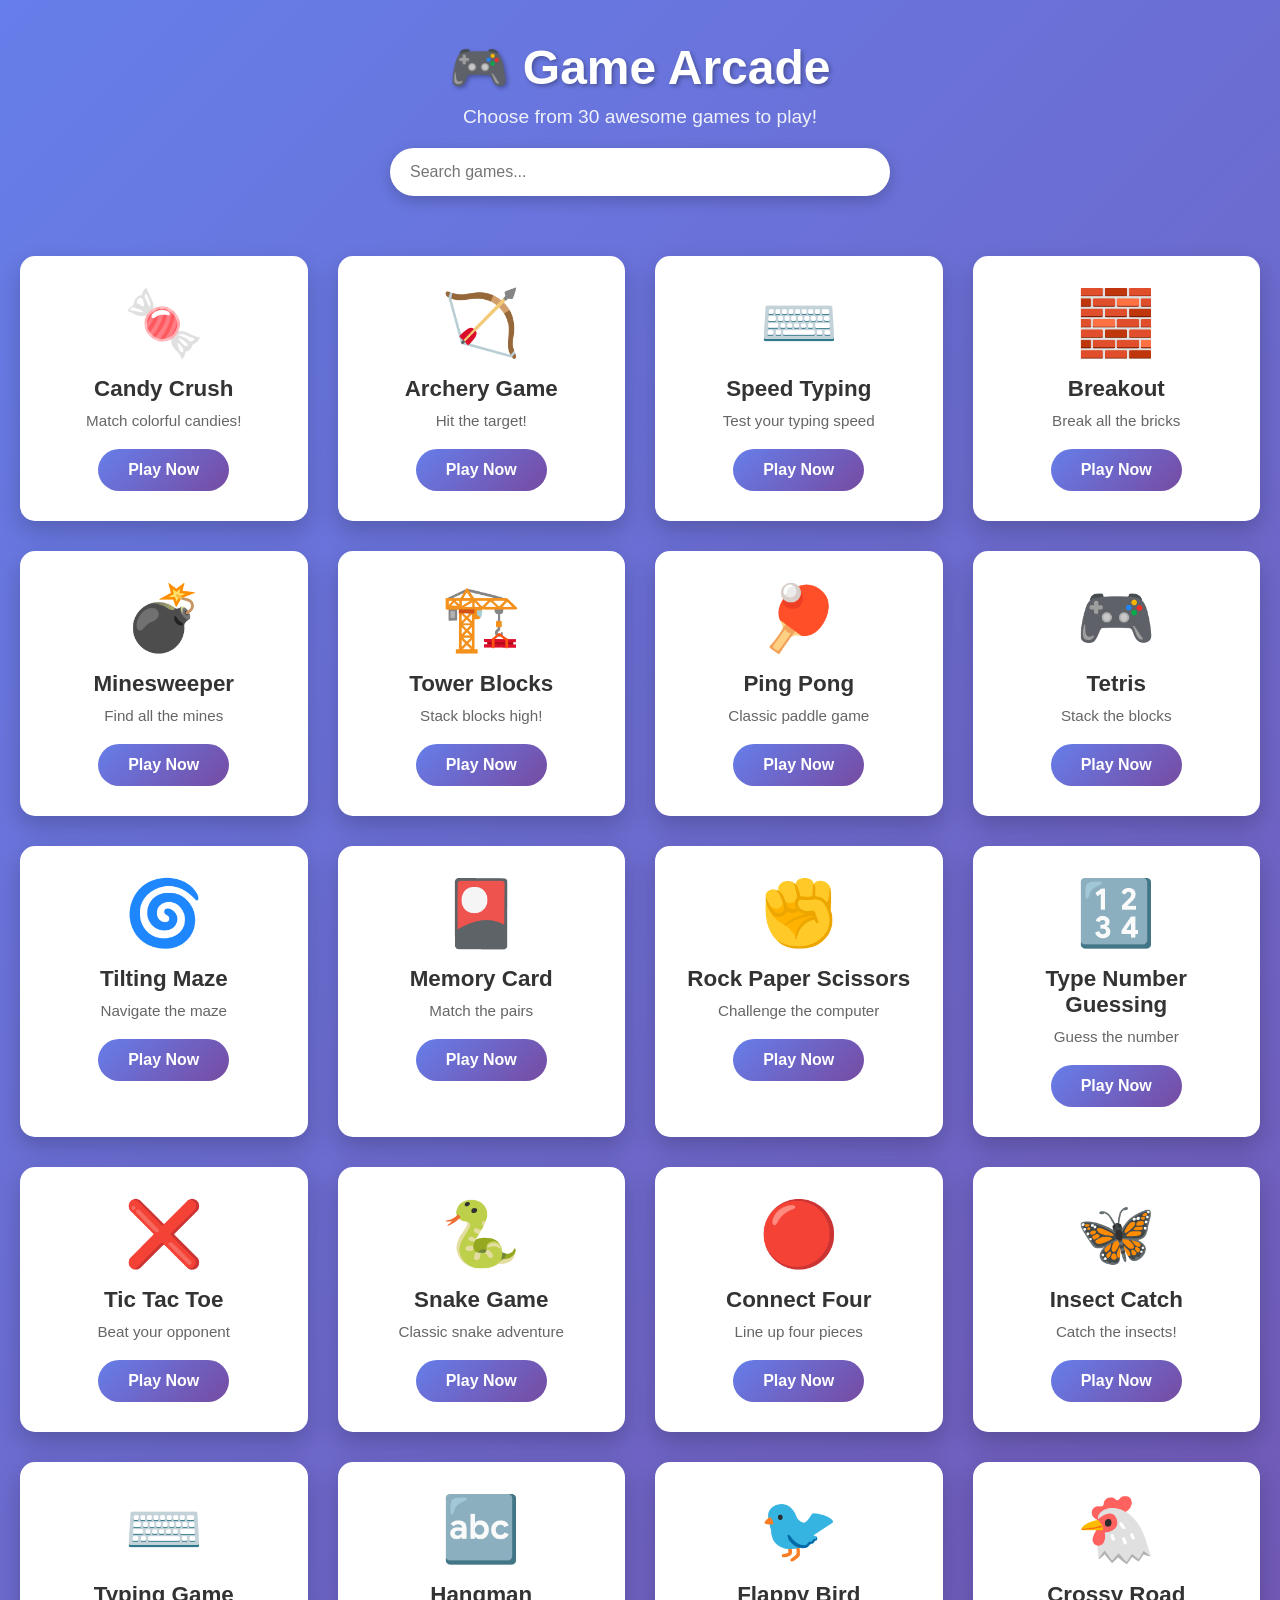
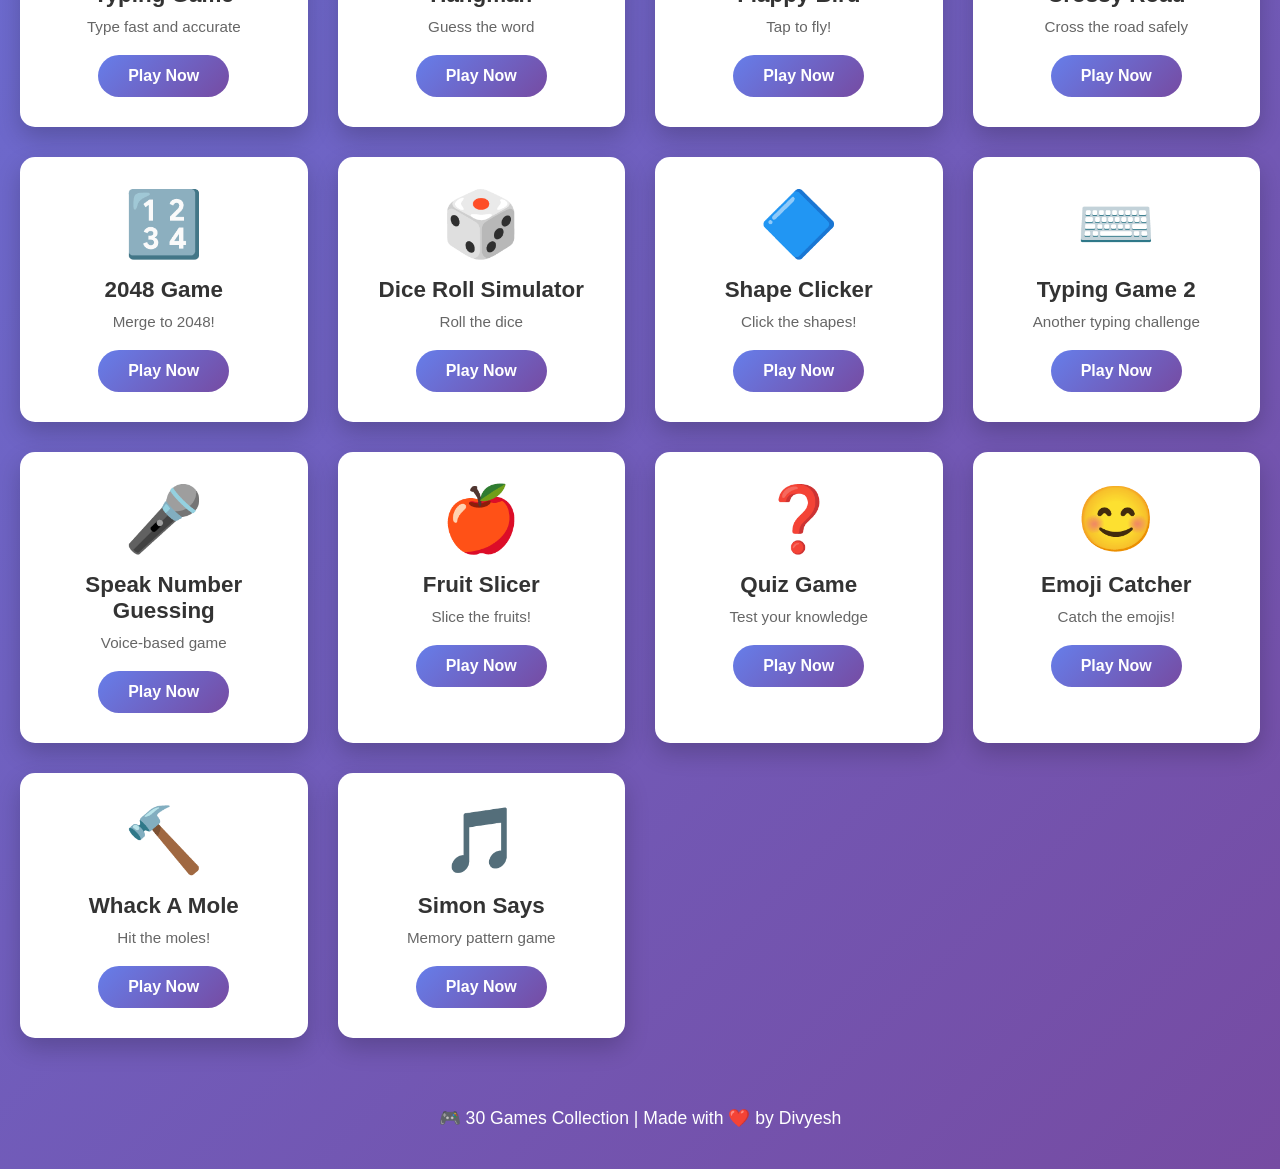
==== game/index.html @ 8134fccd "'done'" ====
<!DOCTYPE html>
<html lang="en">
<head>
    <meta charset="UTF-8">
    <meta name="viewport" content="width=device-width, initial-scale=1.0">
    <title>Game Arcade - 30 Games</title>
    <style>
        * { margin: 0; padding: 0; box-sizing: border-box; }
        body { font-family: 'Segoe UI', Tahoma, Geneva, Verdana, sans-serif; background: linear-gradient(135deg, #667eea 0%, #764ba2 100%); min-height: 100vh; padding: 20px; }
        .container { max-width: 1400px; margin: 0 auto; }
        header { text-align: center; color: white; margin-bottom: 40px; padding: 20px; }
        header h1 { font-size: 3rem; margin-bottom: 10px; text-shadow: 2px 2px 4px rgba(0,0,0,0.3); }
        header p { font-size: 1.2rem; opacity: 0.9; margin-bottom: 20px; }
        .search-box { max-width: 500px; margin: 0 auto; }
        .search-box input { width: 100%; padding: 15px 20px; border: none; border-radius: 50px; font-size: 16px; box-shadow: 0 5px 15px rgba(0,0,0,0.2); outline: none; transition: transform 0.3s; }
        .search-box input:focus { transform: scale(1.05); }
        .games-grid { display: grid; grid-template-columns: repeat(auto-fill, minmax(250px, 1fr)); gap: 30px; margin-bottom: 50px; }
        .game-card { background: white; border-radius: 15px; padding: 30px; text-align: center; box-shadow: 0 10px 25px rgba(0,0,0,0.2); transition: transform 0.3s, box-shadow 0.3s; cursor: pointer; }
        .game-card:hover { transform: translateY(-10px); box-shadow: 0 15px 35px rgba(0,0,0,0.3); }
        .game-icon { font-size: 4rem; margin-bottom: 15px; }
        .game-card h3 { font-size: 1.4rem; color: #333; margin-bottom: 10px; }
        .game-card p { color: #666; margin-bottom: 20px; font-size: 0.95rem; }
        .play-btn { display: inline-block; padding: 12px 30px; background: linear-gradient(135deg, #667eea 0%, #764ba2 100%); color: white; text-decoration: none; border-radius: 50px; font-weight: 600; transition: transform 0.2s, box-shadow 0.2s; }
        .play-btn:hover { transform: scale(1.05); box-shadow: 0 5px 15px rgba(102, 126, 234, 0.4); }
        footer { text-align: center; color: white; padding: 20px; font-size: 1.1rem; }
        @media (max-width: 768px) { header h1 { font-size: 2rem; } .games-grid { grid-template-columns: repeat(auto-fill, minmax(150px, 1fr)); gap: 20px; } .game-card { padding: 20px; } .game-icon { font-size: 3rem; } }
    </style>
</head>
<body>
    <div class="container">
        <header>
            <h1>🎮 Game Arcade</h1>
            <p>Choose from 30 awesome games to play!</p>
            <div class="search-box">
                <input type="text" id="searchInput" placeholder="Search games..." onkeyup="searchGames()">
            </div>
        </header>
        <div class="games-grid" id="gamesGrid">
            <div class="game-card" data-name="candy crush"><div class="game-icon">🍬</div><h3>Candy Crush</h3><p>Match colorful candies!</p><a href="01-Candy-Crush-Game/index.html" class="play-btn">Play Now</a></div>
            
            <div class="game-card" data-name="archery"><div class="game-icon">🏹</div><h3>Archery Game</h3><p>Hit the target!</p><a href="02-Archery-Game/index.html" class="play-btn">Play Now</a></div>
            
            <div class="game-card" data-name="speed typing"><div class="game-icon">⌨️</div><h3>Speed Typing</h3><p>Test your typing speed</p><a href="03-Speed-Typing-Game/index.html" class="play-btn">Play Now</a></div>
            
            <div class="game-card" data-name="breakout"><div class="game-icon">🧱</div><h3>Breakout</h3><p>Break all the bricks</p><a href="04-Breakout-Game/index.html" class="play-btn">Play Now</a></div>
            
            <div class="game-card" data-name="minesweeper"><div class="game-icon">💣</div><h3>Minesweeper</h3><p>Find all the mines</p><a href="05-Minesweeper-Game/index.html" class="play-btn">Play Now</a></div>
            
            <div class="game-card" data-name="tower blocks"><div class="game-icon">🏗️</div><h3>Tower Blocks</h3><p>Stack blocks high!</p><a href="06-Tower-Blocks/index.html" class="play-btn">Play Now</a></div>
            
            <div class="game-card" data-name="ping pong"><div class="game-icon">🏓</div><h3>Ping Pong</h3><p>Classic paddle game</p><a href="07-Ping-Pong-Game/index.html" class="play-btn">Play Now</a></div>
            
            <div class="game-card" data-name="tetris"><div class="game-icon">🎮</div><h3>Tetris</h3><p>Stack the blocks</p><a href="08-Tetris-Game/index.html" class="play-btn">Play Now</a></div>
            
            <div class="game-card" data-name="tilting maze"><div class="game-icon">🌀</div><h3>Tilting Maze</h3><p>Navigate the maze</p><a href="09-Tilting-Maze-Game/index.html" class="play-btn">Play Now</a></div>
            
            <div class="game-card" data-name="memory card"><div class="game-icon">🎴</div><h3>Memory Card</h3><p>Match the pairs</p><a href="10-Memory-Card-Game/index.html" class="play-btn">Play Now</a></div>
            
            <div class="game-card" data-name="rock paper scissors"><div class="game-icon">✊</div><h3>Rock Paper Scissors</h3><p>Challenge the computer</p><a href="11-Rock-Paper-Scissors/index.html" class="play-btn">Play Now</a></div>
            
            <div class="game-card" data-name="number guessing"><div class="game-icon">🔢</div><h3>Type Number Guessing</h3><p>Guess the number</p><a href="12-Type-Number-Guessing-Game/index.html" class="play-btn">Play Now</a></div>
            
            <div class="game-card" data-name="tic tac toe"><div class="game-icon">❌</div><h3>Tic Tac Toe</h3><p>Beat your opponent</p><a href="13-Tic-Tac-Toe/index.html" class="play-btn">Play Now</a></div>
            
            <div class="game-card" data-name="snake"><div class="game-icon">🐍</div><h3>Snake Game</h3><p>Classic snake adventure</p><a href="14-Snake-Game/index.html" class="play-btn">Play Now</a></div>
            
            <div class="game-card" data-name="connect four"><div class="game-icon">🔴</div><h3>Connect Four</h3><p>Line up four pieces</p><a href="15-Connect-Four-Game/index.html" class="play-btn">Play Now</a></div>
            
            <div class="game-card" data-name="insect catch"><div class="game-icon">🦋</div><h3>Insect Catch</h3><p>Catch the insects!</p><a href="16-Insect-Catch-Game/index.html" class="play-btn">Play Now</a></div>
            
            <div class="game-card" data-name="typing game"><div class="game-icon">⌨️</div><h3>Typing Game</h3><p>Type fast and accurate</p><a href="17-Typing-Game/index.html" class="play-btn">Play Now</a></div>
            
            <div class="game-card" data-name="hangman"><div class="game-icon">🔤</div><h3>Hangman</h3><p>Guess the word</p><a href="18-Hangman-Game/index.html" class="play-btn">Play Now</a></div>
            
            <div class="game-card" data-name="flappy bird"><div class="game-icon">🐦</div><h3>Flappy Bird</h3><p>Tap to fly!</p><a href="19-Flappy-Bird-Game/index.html" class="play-btn">Play Now</a></div>
            
            <div class="game-card" data-name="crossy road"><div class="game-icon">🐔</div><h3>Crossy Road</h3><p>Cross the road safely</p><a href="20-Crossy-Road-Game/index.html" class="play-btn">Play Now</a></div>
            
            <div class="game-card" data-name="2048"><div class="game-icon">🔢</div><h3>2048 Game</h3><p>Merge to 2048!</p><a href="21-2048-Game/index.html" class="play-btn">Play Now</a></div>
            
            <div class="game-card" data-name="dice roll"><div class="game-icon">🎲</div><h3>Dice Roll Simulator</h3><p>Roll the dice</p><a href="22-Dice-Roll-Simulator/index.html" class="play-btn">Play Now</a></div>
            
            <div class="game-card" data-name="shape clicker"><div class="game-icon">🔷</div><h3>Shape Clicker</h3><p>Click the shapes!</p><a href="23-Shape-Clicker-Game/index.html" class="play-btn">Play Now</a></div>
            
            <div class="game-card" data-name="typing"><div class="game-icon">⌨️</div><h3>Typing Game 2</h3><p>Another typing challenge</p><a href="24-Typing-Game/index.html" class="play-btn">Play Now</a></div>
            
            <div class="game-card" data-name="speak number"><div class="game-icon">🎤</div><h3>Speak Number Guessing</h3><p>Voice-based game</p><a href="25-Speak-Number-Guessing-Game/index.html" class="play-btn">Play Now</a></div>
            
            <div class="game-card" data-name="fruit slicer"><div class="game-icon">🍎</div><h3>Fruit Slicer</h3><p>Slice the fruits!</p><a href="26-Fruit-Slicer-Game/index.html" class="play-btn">Play Now</a></div>
            
            <div class="game-card" data-name="quiz"><div class="game-icon">❓</div><h3>Quiz Game</h3><p>Test your knowledge</p><a href="27-Quiz-Game/index.html" class="play-btn">Play Now</a></div>
            
            <div class="game-card" data-name="emoji catcher"><div class="game-icon">😊</div><h3>Emoji Catcher</h3><p>Catch the emojis!</p><a href="28-Emoji-Catcher-Game/index.html" class="play-btn">Play Now</a></div>
            
            <div class="game-card" data-name="whack a mole"><div class="game-icon">🔨</div><h3>Whack A Mole</h3><p>Hit the moles!</p><a href="29-Whack-A-Mole-Game/index.html" class="play-btn">Play Now</a></div>
            
            <div class="game-card" data-name="simon says"><div class="game-icon">🎵</div><h3>Simon Says</h3><p>Memory pattern game</p><a href="30-Simon-Says-Game/index.html" class="play-btn">Play Now</a></div>
        </div>
        <footer>
            <p>🎮 30 Games Collection | Made with ❤️ by Divyesh</p>
        </footer>
    </div>
    <script>
        function searchGames() {
            const input = document.getElementById('searchInput');
            const filter = input.value.toUpperCase();
            const cards = document.querySelectorAll('.game-card');
            cards.forEach(card => {
                const name = card.getAttribute('data-name');
                card.style.display = name.toUpperCase().indexOf(filter) > -1 ? '' : 'none';
            });
        }
        document.querySelectorAll('.game-card').forEach(card => {
            card.addEventListener('click', function(e) {
                if (e.target.className !== 'play-btn') {
                    this.querySelector('.play-btn').click();
                }
            });
        });
    </script>
</body>
</html>
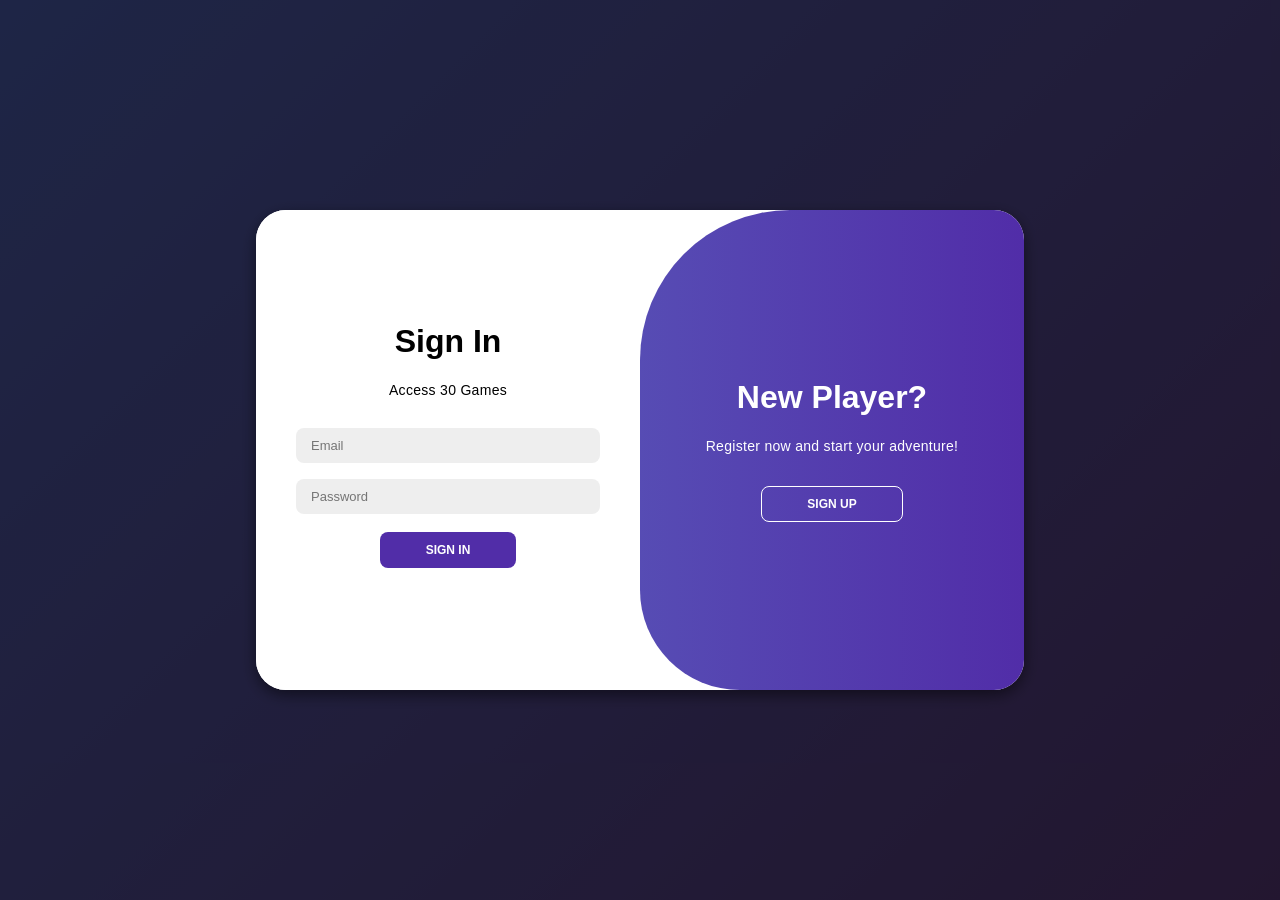
==== commit 9e473da4: "done" ====
--- a/game/index.html
+++ b/game/index.html
@@ -4,10 +4,13 @@
     <meta charset="UTF-8">
     <meta name="viewport" content="width=device-width, initial-scale=1.0">
     <title>Game Arcade - 30 Games</title>
+    <link rel="stylesheet" href="https://cdnjs.cloudflare.com/ajax/libs/font-awesome/6.4.2/css/all.min.css">
     <style>
+        /* [EXISTING CSS (OMITTED FOR BREVITY) - Keep your existing styles] */
+        @import url('https://fonts.googleapis.com/css2?family=Montserrat:wght@300;400;500;600;700&display=swap');
         * { margin: 0; padding: 0; box-sizing: border-box; }
         body { font-family: 'Segoe UI', Tahoma, Geneva, Verdana, sans-serif; background: linear-gradient(135deg, #667eea 0%, #764ba2 100%); min-height: 100vh; padding: 20px; }
-        .container { max-width: 1400px; margin: 0 auto; }
+        #app { max-width: 1400px; margin: 0 auto; }
         header { text-align: center; color: white; margin-bottom: 40px; padding: 20px; }
         header h1 { font-size: 3rem; margin-bottom: 10px; text-shadow: 2px 2px 4px rgba(0,0,0,0.3); }
         header p { font-size: 1.2rem; opacity: 0.9; margin-bottom: 20px; }
@@ -24,98 +27,311 @@
         .play-btn:hover { transform: scale(1.05); box-shadow: 0 5px 15px rgba(102, 126, 234, 0.4); }
         footer { text-align: center; color: white; padding: 20px; font-size: 1.1rem; }
         @media (max-width: 768px) { header h1 { font-size: 2rem; } .games-grid { grid-template-columns: repeat(auto-fill, minmax(150px, 1fr)); gap: 20px; } .game-card { padding: 20px; } .game-icon { font-size: 3rem; } }
+
+        /* --- NEW FILTER STYLES --- */
+        .filter-controls { 
+            text-align: center; 
+            margin-top: 30px; 
+            margin-bottom: 40px;
+        }
+        .filter-controls button {
+            background-color: rgba(255, 255, 255, 0.15);
+            color: white;
+            border: 1px solid rgba(255, 255, 255, 0.3);
+            padding: 8px 15px;
+            border-radius: 20px;
+            cursor: pointer;
+            font-weight: 600;
+            margin: 5px;
+            transition: background-color 0.3s, transform 0.1s;
+        }
+        .filter-controls button:hover, .filter-controls button.active {
+            background-color: white;
+            color: #764ba2;
+            transform: scale(1.05);
+            box-shadow: 0 0 10px rgba(255, 255, 255, 0.5);
+        }
+
+        /* [EXISTING AUTH STYLES (OMITTED FOR BREVITY) - Keep your existing styles] */
+        .auth-overlay {
+            position: fixed; top: 0; left: 0; right: 0; bottom: 0;
+            background-color: rgba(0, 0, 0, 0.7);
+            display: flex; align-items: center; justify-content: center; z-index: 9999;
+        }
+        .container { background-color: #fff; border-radius: 30px; box-shadow: 0 5px 15px rgba(0, 0, 0, 0.5); position: relative; overflow: hidden; width: 768px; max-width: 90%; min-height: 480px; }
+        .container p { font-size: 14px; line-height: 20px; letter-spacing: 0.3px; margin: 20px 0; }
+        .container span { font-size: 12px; }
+        .container button { background-color: #512da8; color: #fff; font-size: 12px; padding: 10px 45px; border: 1px solid transparent; border-radius: 8px; font-weight: 600; text-transform: uppercase; margin-top: 10px; cursor: pointer; }
+        .container button.hidden { background-color: transparent; border-color: #fff; }
+        .container form { background-color: #fff; display: flex; align-items: center; justify-content: center; flex-direction: column; padding: 0 40px; height: 100%; }
+        .container input { background-color: #eee; border: none; margin: 8px 0; padding: 10px 15px; font-size: 13px; border-radius: 8px; width: 100%; outline: none; }
+        .form-container { position: absolute; top: 0; height: 100%; transition: all 0.6s ease-in-out; }
+        .sign-in { left: 0; width: 50%; z-index: 2; }
+        .container.active .sign-in { transform: translateX(100%); }
+        .sign-up { left: 0; width: 50%; opacity: 0; z-index: 1; }
+        .container.active .sign-up { transform: translateX(100%); opacity: 1; z-index: 5; }
+        .toggle-container { position: absolute; top: 0; left: 50%; width: 50%; height: 100%; overflow: hidden; transition: all 0.6s ease-in-out; border-radius: 150px 0 0 100px; z-index: 1000; }
+        .container.active .toggle-container { transform: translateX(-100%); border-radius: 0 150px 100px 0; }
+        .toggle { background: linear-gradient(to right, #5c6bc0, #512da8); color: #fff; position: relative; left: -100%; height: 100%; width: 200%; transform: translateX(0); transition: all 0.6s ease-in-out; }
+        .container.active .toggle { transform: translateX(50%); }
+        .toggle-panel { position: absolute; width: 50%; height: 100%; display: flex; align-items: center; justify-content: center; flex-direction: column; padding: 0 30px; text-align: center; top: 0; transition: all 0.6s ease-in-out; }
+        .toggle-left { transform: translateX(-200%); }
+        .container.active .toggle-left { transform: translateX(0); }
+        .toggle-right { right: 0; transform: translateX(0); }
+        .container.active .toggle-right { transform: translateX(200%); }
     </style>
 </head>
-<body>
-    <div class="container">
+<body onload="checkLoginState()">
+
+    <div class="auth-overlay" id="authOverlay">
+        <div class="container" id="authContainer">
+            
+            <div class="form-container sign-up">
+                <form id="registerForm">
+                    <h1>Create Account</h1>
+                    <p>Join the Arcade!</p>
+                    <input type="text" id="regName" placeholder="Name" required>
+                    <input type="email" id="regEmail" placeholder="Email" required>
+                    <input type="password" id="regPass" placeholder="Password" required>
+                    <button type="submit">Sign Up</button>
+                    <div id="regMessage" style="color:red; margin-top: 10px;"></div>
+                </form>
+            </div>
+
+            <div class="form-container sign-in">
+                <form id="loginForm">
+                    <h1>Sign In</h1>
+                    <p>Access 30 Games</p>
+                    <input type="email" id="loginEmail" placeholder="Email" required>
+                    <input type="password" id="loginPass" placeholder="Password" required>
+                    <button type="submit">Sign In</button>
+                    <div id="loginMessage" style="color:red; margin-top: 10px;"></div>
+                </form>
+            </div>
+
+            <div class="toggle-container">
+                <div class="toggle">
+                    <div class="toggle-panel toggle-left">
+                        <h1>Welcome Back!</h1>
+                        <p>Sign in to play your favorite games.</p>
+                        <button class="hidden" id="loginToggle">Sign In</button>
+                    </div>
+                    <div class="toggle-panel toggle-right">
+                        <h1>New Player?</h1>
+                        <p>Register now and start your adventure!</p>
+                        <button class="hidden" id="registerToggle">Sign Up</button>
+                    </div>
+                </div>
+            </div>
+        </div>
+    </div>
+    
+    <div id="app" style="display: none;">
         <header>
             <h1>🎮 Game Arcade</h1>
-            <p>Choose from 30 awesome games to play!</p>
+            <p id="welcomeUser">Welcome, Guest! Choose from 30 awesome games to play!</p>
             <div class="search-box">
-                <input type="text" id="searchInput" placeholder="Search games..." onkeyup="searchGames()">
-            </div>
+                <input type="text" id="searchInput" placeholder="Search games..." onkeyup="searchGames(this.value)">
+            </div>
+            
+            <div class="filter-controls" id="filterButtons">
+                </div>
+            
+            <button onclick="logout()" style="position: absolute; top: 30px; right: 30px; padding: 10px 20px; background-color: #c93434;">Logout</button>
         </header>
         <div class="games-grid" id="gamesGrid">
-            <div class="game-card" data-name="candy crush"><div class="game-icon">🍬</div><h3>Candy Crush</h3><p>Match colorful candies!</p><a href="01-Candy-Crush-Game/index.html" class="play-btn">Play Now</a></div>
-            
-            <div class="game-card" data-name="archery"><div class="game-icon">🏹</div><h3>Archery Game</h3><p>Hit the target!</p><a href="02-Archery-Game/index.html" class="play-btn">Play Now</a></div>
-            
-            <div class="game-card" data-name="speed typing"><div class="game-icon">⌨️</div><h3>Speed Typing</h3><p>Test your typing speed</p><a href="03-Speed-Typing-Game/index.html" class="play-btn">Play Now</a></div>
-            
-            <div class="game-card" data-name="breakout"><div class="game-icon">🧱</div><h3>Breakout</h3><p>Break all the bricks</p><a href="04-Breakout-Game/index.html" class="play-btn">Play Now</a></div>
-            
-            <div class="game-card" data-name="minesweeper"><div class="game-icon">💣</div><h3>Minesweeper</h3><p>Find all the mines</p><a href="05-Minesweeper-Game/index.html" class="play-btn">Play Now</a></div>
-            
-            <div class="game-card" data-name="tower blocks"><div class="game-icon">🏗️</div><h3>Tower Blocks</h3><p>Stack blocks high!</p><a href="06-Tower-Blocks/index.html" class="play-btn">Play Now</a></div>
-            
-            <div class="game-card" data-name="ping pong"><div class="game-icon">🏓</div><h3>Ping Pong</h3><p>Classic paddle game</p><a href="07-Ping-Pong-Game/index.html" class="play-btn">Play Now</a></div>
-            
-            <div class="game-card" data-name="tetris"><div class="game-icon">🎮</div><h3>Tetris</h3><p>Stack the blocks</p><a href="08-Tetris-Game/index.html" class="play-btn">Play Now</a></div>
-            
-            <div class="game-card" data-name="tilting maze"><div class="game-icon">🌀</div><h3>Tilting Maze</h3><p>Navigate the maze</p><a href="09-Tilting-Maze-Game/index.html" class="play-btn">Play Now</a></div>
-            
-            <div class="game-card" data-name="memory card"><div class="game-icon">🎴</div><h3>Memory Card</h3><p>Match the pairs</p><a href="10-Memory-Card-Game/index.html" class="play-btn">Play Now</a></div>
-            
-            <div class="game-card" data-name="rock paper scissors"><div class="game-icon">✊</div><h3>Rock Paper Scissors</h3><p>Challenge the computer</p><a href="11-Rock-Paper-Scissors/index.html" class="play-btn">Play Now</a></div>
-            
-            <div class="game-card" data-name="number guessing"><div class="game-icon">🔢</div><h3>Type Number Guessing</h3><p>Guess the number</p><a href="12-Type-Number-Guessing-Game/index.html" class="play-btn">Play Now</a></div>
-            
-            <div class="game-card" data-name="tic tac toe"><div class="game-icon">❌</div><h3>Tic Tac Toe</h3><p>Beat your opponent</p><a href="13-Tic-Tac-Toe/index.html" class="play-btn">Play Now</a></div>
-            
-            <div class="game-card" data-name="snake"><div class="game-icon">🐍</div><h3>Snake Game</h3><p>Classic snake adventure</p><a href="14-Snake-Game/index.html" class="play-btn">Play Now</a></div>
-            
-            <div class="game-card" data-name="connect four"><div class="game-icon">🔴</div><h3>Connect Four</h3><p>Line up four pieces</p><a href="15-Connect-Four-Game/index.html" class="play-btn">Play Now</a></div>
-            
-            <div class="game-card" data-name="insect catch"><div class="game-icon">🦋</div><h3>Insect Catch</h3><p>Catch the insects!</p><a href="16-Insect-Catch-Game/index.html" class="play-btn">Play Now</a></div>
-            
-            <div class="game-card" data-name="typing game"><div class="game-icon">⌨️</div><h3>Typing Game</h3><p>Type fast and accurate</p><a href="17-Typing-Game/index.html" class="play-btn">Play Now</a></div>
-            
-            <div class="game-card" data-name="hangman"><div class="game-icon">🔤</div><h3>Hangman</h3><p>Guess the word</p><a href="18-Hangman-Game/index.html" class="play-btn">Play Now</a></div>
-            
-            <div class="game-card" data-name="flappy bird"><div class="game-icon">🐦</div><h3>Flappy Bird</h3><p>Tap to fly!</p><a href="19-Flappy-Bird-Game/index.html" class="play-btn">Play Now</a></div>
-            
-            <div class="game-card" data-name="crossy road"><div class="game-icon">🐔</div><h3>Crossy Road</h3><p>Cross the road safely</p><a href="20-Crossy-Road-Game/index.html" class="play-btn">Play Now</a></div>
-            
-            <div class="game-card" data-name="2048"><div class="game-icon">🔢</div><h3>2048 Game</h3><p>Merge to 2048!</p><a href="21-2048-Game/index.html" class="play-btn">Play Now</a></div>
-            
-            <div class="game-card" data-name="dice roll"><div class="game-icon">🎲</div><h3>Dice Roll Simulator</h3><p>Roll the dice</p><a href="22-Dice-Roll-Simulator/index.html" class="play-btn">Play Now</a></div>
-            
-            <div class="game-card" data-name="shape clicker"><div class="game-icon">🔷</div><h3>Shape Clicker</h3><p>Click the shapes!</p><a href="23-Shape-Clicker-Game/index.html" class="play-btn">Play Now</a></div>
-            
-            <div class="game-card" data-name="typing"><div class="game-icon">⌨️</div><h3>Typing Game 2</h3><p>Another typing challenge</p><a href="24-Typing-Game/index.html" class="play-btn">Play Now</a></div>
-            
-            <div class="game-card" data-name="speak number"><div class="game-icon">🎤</div><h3>Speak Number Guessing</h3><p>Voice-based game</p><a href="25-Speak-Number-Guessing-Game/index.html" class="play-btn">Play Now</a></div>
-            
-            <div class="game-card" data-name="fruit slicer"><div class="game-icon">🍎</div><h3>Fruit Slicer</h3><p>Slice the fruits!</p><a href="26-Fruit-Slicer-Game/index.html" class="play-btn">Play Now</a></div>
-            
-            <div class="game-card" data-name="quiz"><div class="game-icon">❓</div><h3>Quiz Game</h3><p>Test your knowledge</p><a href="27-Quiz-Game/index.html" class="play-btn">Play Now</a></div>
-            
-            <div class="game-card" data-name="emoji catcher"><div class="game-icon">😊</div><h3>Emoji Catcher</h3><p>Catch the emojis!</p><a href="28-Emoji-Catcher-Game/index.html" class="play-btn">Play Now</a></div>
-            
-            <div class="game-card" data-name="whack a mole"><div class="game-icon">🔨</div><h3>Whack A Mole</h3><p>Hit the moles!</p><a href="29-Whack-A-Mole-Game/index.html" class="play-btn">Play Now</a></div>
-            
-            <div class="game-card" data-name="simon says"><div class="game-icon">🎵</div><h3>Simon Says</h3><p>Memory pattern game</p><a href="30-Simon-Says-Game/index.html" class="play-btn">Play Now</a></div>
-        </div>
+            </div>
         <footer>
             <p>🎮 30 Games Collection | Made with ❤️ by Divyesh</p>
         </footer>
     </div>
+    
     <script>
-        function searchGames() {
-            const input = document.getElementById('searchInput');
-            const filter = input.value.toUpperCase();
-            const cards = document.querySelectorAll('.game-card');
-            cards.forEach(card => {
-                const name = card.getAttribute('data-name');
-                card.style.display = name.toUpperCase().indexOf(filter) > -1 ? '' : 'none';
+        // --- AUTHENTICATION STATE & MOCK DATABASE ---
+        const USER_KEY = 'arcade_users';
+        const STATE_KEY = 'arcade_logged_in';
+        
+        const getStoredUsers = () => JSON.parse(localStorage.getItem(USER_KEY)) || [];
+        const setStoredUsers = (users) => localStorage.setItem(USER_KEY, JSON.stringify(users));
+
+        // --- GAME LIST (UPDATED WITH CATEGORY) ---
+        const gameList = [
+            { id: 1, name: "Candy Crush", icon: "🍬", description: "Match colorful candies!", path: "01-Candy-Crush-Game/index.html", category: "Puzzle" },
+            { id: 2, name: "Archery Game", icon: "🏹", description: "Hit the target!", path: "02-Archery-Game/index.html", category: "Action" },
+            { id: 3, name: "Speed Typing", icon: "⌨️", description: "Test your typing speed", path: "03-Speed-Typing-Game/index.html", category: "Typing" },
+            { id: 4, name: "Breakout", icon: "🧱", description: "Break all the bricks", path: "04-Breakout-Game/index.html", category: "Arcade" },
+            { id: 5, name: "Minesweeper", icon: "💣", description: "Find all the mines", path: "05-Minesweeper-Game/index.html", category: "Puzzle" },
+            { id: 6, name: "Tower Blocks", icon: "🏗️", description: "Stack blocks high!", path: "06-Tower-Blocks/index.html", category: "Puzzle" },
+            { id: 7, name: "Ping Pong", icon: "🏓", description: "Classic paddle game", path: "07-Ping-Pong-Game/index.html", category: "Arcade" },
+            { id: 8, name: "Tetris", icon: "🎮", description: "Stack the blocks", path: "08-Tetris-Game/index.html", category: "Puzzle" },
+            { id: 9, name: "Tilting Maze", icon: "🌀", description: "Navigate the maze", path: "09-Tilting-Maze-Game/index.html", category: "Logic" },
+            { id: 10, name: "Memory Card", icon: "🎴", description: "Match the pairs", path: "10-Memory-Card-Game/index.html", category: "Puzzle" },
+            { id: 11, name: "Rock Paper Scissors", icon: "✊", description: "Challenge the computer", path: "11-Rock-Paper-Scissors/index.html", category: "Logic" },
+            { id: 12, name: "Number Guessing", icon: "🔢", description: "Guess the number", path: "12-Type-Number-Guessing-Game/index.html", category: "Logic" },
+            { id: 13, name: "Tic Tac Toe", icon: "❌", description: "Beat your opponent", path: "13-Tic-Tac-Toe/index.html", category: "Logic" },
+            { id: 14, name: "Snake Game", icon: "🐍", description: "Classic snake adventure", path: "14-Snake-Game/index.html", category: "Arcade" },
+            { id: 15, name: "Connect Four", icon: "🔴", description: "Line up four pieces", path: "15-Connect-Four-Game/index.html", category: "Logic" },
+            { id: 16, name: "Insect Catch", icon: "🦋", description: "Catch the insects!", path: "16-Insect-Catch-Game/index.html", category: "Action" },
+            { id: 17, name: "Typing Game", icon: "⌨️", description: "Type fast and accurate", path: "17-Typing-Game/index.html", category: "Typing" },
+            { id: 18, name: "Hangman", icon: "🔤", description: "Guess the word", path: "18-Hangman-Game/index.html", category: "Puzzle" },
+            { id: 19, name: "Flappy Bird", icon: "🐦", description: "Tap to fly!", path: "19-Flappy-Bird-Game/index.html", category: "Arcade" },
+            { id: 20, name: "Crossy Road", icon: "🐔", description: "Cross the road safely", path: "20-Crossy-Road-Game/index.html", category: "Arcade" },
+            { id: 21, name: "2048 Game", icon: "🔢", description: "Merge to 2048!", path: "21-2048-Game/index.html", category: "Puzzle" },
+            { id: 22, name: "Dice Roll Simulator", icon: "🎲", description: "Roll the dice", path: "22-Dice-Roll-Simulator/index.html", category: "Logic" },
+            { id: 23, name: "Shape Clicker", icon: "🔷", description: "Click the shapes!", path: "23-Shape-Clicker-Game/index.html", category: "Action" },
+            { id: 24, name: "Typing Game 2", icon: "⌨️", description: "Another typing challenge", path: "24-Typing-Game/index.html", category: "Typing" },
+            { id: 25, name: "Speak Number Guessing", icon: "🎤", description: "Voice-based game", path: "25-Speak-Number-Guessing-Game/index.html", category: "Logic" },
+            { id: 26, name: "Fruit Slicer", icon: "🍎", description: "Slice the fruits!", path: "26-Fruit-Slicer-Game/index.html", category: "Action" },
+            { id: 27, name: "Quiz Game", icon: "❓", description: "Test your knowledge", path: "27-Quiz-Game/index.html", category: "Logic" },
+            { id: 28, name: "Emoji Catcher", icon: "😊", description: "Catch the emojis!", path: "28-Emoji-Catcher-Game/index.html", category: "Action" },
+            { id: 29, name: "Whack A Mole", icon: "🔨", description: "Hit the moles!", path: "29-Whack-A-Mole-Game/index.html", category: "Action" },
+            { id: 30, name: "Simon Says", icon: "🎵", description: "Memory pattern game", path: "30-Simon-Says-Game/index.html", category: "Puzzle" },
+        ];
+        
+        // Extract all unique categories
+        const categories = [...new Set(gameList.map(game => game.category))];
+
+        // --- GAME ARCADE RENDERING FUNCTIONS ---
+        const gamesGrid = document.getElementById('gamesGrid');
+
+        function createGameCardHTML(game) {
+            // Using Template Literals for cleaner HTML generation
+            return `
+                <div class="game-card" data-name="${game.name}" data-category="${game.category}">
+                    <div class="game-icon">${game.icon}</div>
+                    <h3>${game.name}</h3>
+                    <p>${game.description}</p>
+                    <a href="${game.path}" class="play-btn">Play Now</a>
+                </div>
+            `;
+        }
+
+        // Consolidated function for loading and filtering
+        function loadGames(filterCategory = 'All') {
+            gamesGrid.innerHTML = '';
+            
+            const filteredList = (filterCategory === 'All') 
+                ? gameList 
+                : gameList.filter(game => game.category === filterCategory);
+
+            filteredList.forEach(game => { gamesGrid.innerHTML += createGameCardHTML(game); });
+            
+            // Re-apply click listeners
+            document.querySelectorAll('.game-card').forEach(card => {
+                card.addEventListener('click', function(e) {
+                    if (e.target.className !== 'play-btn') {
+                        this.querySelector('.play-btn').click();
+                    }
+                });
             });
-        }
-        document.querySelectorAll('.game-card').forEach(card => {
-            card.addEventListener('click', function(e) {
-                if (e.target.className !== 'play-btn') {
-                    this.querySelector('.play-btn').click();
+            
+            // Highlight the active filter button
+            document.querySelectorAll('#filterButtons button').forEach(btn => {
+                btn.classList.remove('active');
+                if (btn.innerText === filterCategory || (filterCategory === 'All' && btn.innerText === 'All')) {
+                    btn.classList.add('active');
                 }
             });
+        }
+        
+        // NEW FUNCTION: Renders filter buttons
+        function renderFilterButtons() {
+            const container = document.getElementById('filterButtons');
+            // Add 'All' button first
+            let html = `<button class="active" onclick="loadGames('All')">All</button>`;
+            
+            categories.forEach(category => {
+                html += `<button onclick="loadGames('${category}')">${category}</button>`;
+            });
+            container.innerHTML = html;
+        }
+
+        // Updated Search Function (Now uses the category filter system)
+        function searchGames(searchTerm) {
+            const filter = searchTerm.toUpperCase();
+            
+            const filteredList = gameList.filter(game => 
+                game.name.toUpperCase().includes(filter) || 
+                game.description.toUpperCase().includes(filter)
+            );
+
+            gamesGrid.innerHTML = '';
+            filteredList.forEach(game => { gamesGrid.innerHTML += createGameCardHTML(game); });
+            
+            // Disable active filter button when searching
+            document.querySelectorAll('#filterButtons button').forEach(btn => btn.classList.remove('active'));
+        }
+        
+        // --- AUTHENTICATION FUNCTIONS (Existing) ---
+        const authContainer = document.getElementById('authContainer');
+        const authOverlay = document.getElementById('authOverlay');
+        const appContent = document.getElementById('app');
+        
+        function checkLoginState() {
+            const user = localStorage.getItem(STATE_KEY);
+            if (user) {
+                // User is logged in
+                renderFilterButtons(); // RENDER FILTERS ON LOGIN
+                loadGames('All');
+                appContent.style.display = 'block';
+                authOverlay.style.display = 'none';
+                document.getElementById('welcomeUser').innerText = `Welcome, ${user}! Choose from 30 awesome games to play!`;
+            } else {
+                // User is not logged in
+                appContent.style.display = 'none';
+                authOverlay.style.display = 'flex';
+            }
+        }
+
+        function logout() {
+            localStorage.removeItem(STATE_KEY);
+            alert("You have been logged out.");
+            checkLoginState();
+        }
+        
+        document.getElementById('registerToggle').addEventListener('click', () => { authContainer.classList.add("active"); });
+        document.getElementById('loginToggle').addEventListener('click', () => { authContainer.classList.remove("active"); });
+
+        document.getElementById('registerForm').addEventListener('submit', (e) => {
+            e.preventDefault();
+            const name = document.getElementById('regName').value;
+            const email = document.getElementById('regEmail').value;
+            const password = document.getElementById('regPass').value;
+            const messageDiv = document.getElementById('regMessage');
+
+            let users = getStoredUsers();
+            if (users.some(u => u.email === email)) {
+                messageDiv.innerText = 'Error: Account already exists.';
+                return;
+            }
+
+            users.push({ name, email, password });
+            setStoredUsers(users);
+            messageDiv.style.color = 'green';
+            messageDiv.innerText = 'Registration successful! Please Sign In.';
+            authContainer.classList.remove("active"); 
+        });
+
+        document.getElementById('loginForm').addEventListener('submit', (e) => {
+            e.preventDefault();
+            const email = document.getElementById('loginEmail').value;
+            const password = document.getElementById('loginPass').value;
+            const messageDiv = document.getElementById('loginMessage');
+            
+            const users = getStoredUsers();
+            const user = users.find(u => u.email === email && u.password === password);
+
+            if (user) {
+                localStorage.setItem(STATE_KEY, user.name);
+                messageDiv.style.color = 'green';
+                messageDiv.innerText = 'Success! Loading arcade...';
+                
+                setTimeout(() => { checkLoginState(); }, 500);
+
+            } else {
+                messageDiv.style.color = 'red';
+                messageDiv.innerText = 'Invalid email or password.';
+            }
         });
     </script>
 </body>
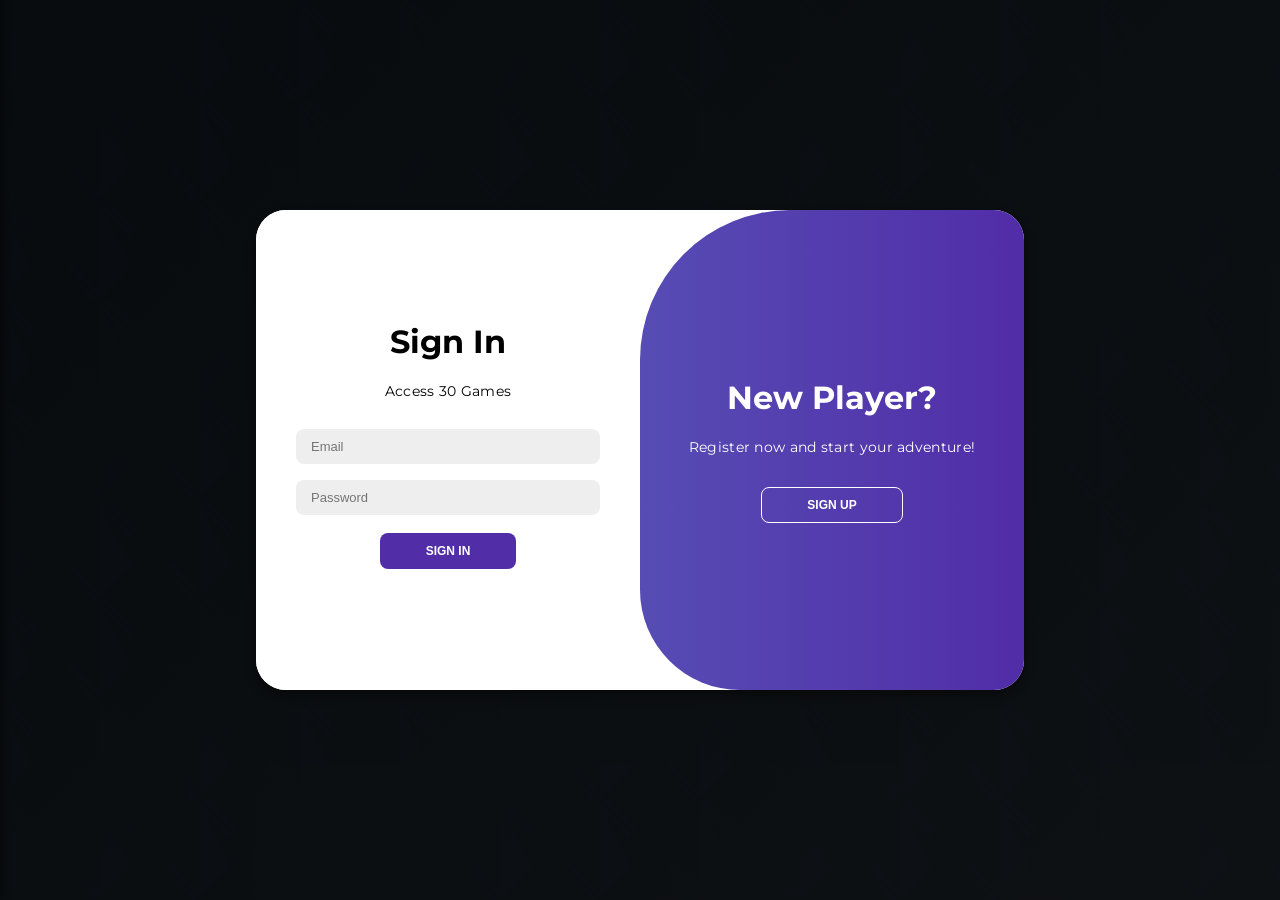
==== commit 1d73937e: "Update print statement from 'Hello' to 'Goodbye'" ====
--- a/game/index.html
+++ b/game/index.html
@@ -3,61 +3,429 @@
 <head>
     <meta charset="UTF-8">
     <meta name="viewport" content="width=device-width, initial-scale=1.0">
-    <title>Game Arcade - 30 Games</title>
-    <link rel="stylesheet" href="https://cdnjs.cloudflare.com/ajax/libs/font-awesome/6.4.2/css/all.min.css">
+    <title>Arcade Supreme | Dynamic Gaming Platform</title>
+    <link rel="stylesheet" href="https://cdnjs.cloudflare.com/ajax/libs/font-awesome/6.4.2/css/all.min.css" 
+            integrity="sha512-z3gLpd7yknf1YoNbCzqRKc4qyor8gaKU1qmn+CShxbuBusANI9QpRohGBreCFkKx3K9R/TjWfX2tW3bK7+Y+tA==" 
+            crossorigin="anonymous" referrerpolicy="no-referrer" />
+    
     <style>
-        /* [EXISTING CSS (OMITTED FOR BREVITY) - Keep your existing styles] */
-        @import url('https://fonts.googleapis.com/css2?family=Montserrat:wght@300;400;500;600;700&display=swap');
-        * { margin: 0; padding: 0; box-sizing: border-box; }
-        body { font-family: 'Segoe UI', Tahoma, Geneva, Verdana, sans-serif; background: linear-gradient(135deg, #667eea 0%, #764ba2 100%); min-height: 100vh; padding: 20px; }
-        #app { max-width: 1400px; margin: 0 auto; }
-        header { text-align: center; color: white; margin-bottom: 40px; padding: 20px; }
-        header h1 { font-size: 3rem; margin-bottom: 10px; text-shadow: 2px 2px 4px rgba(0,0,0,0.3); }
-        header p { font-size: 1.2rem; opacity: 0.9; margin-bottom: 20px; }
-        .search-box { max-width: 500px; margin: 0 auto; }
-        .search-box input { width: 100%; padding: 15px 20px; border: none; border-radius: 50px; font-size: 16px; box-shadow: 0 5px 15px rgba(0,0,0,0.2); outline: none; transition: transform 0.3s; }
-        .search-box input:focus { transform: scale(1.05); }
-        .games-grid { display: grid; grid-template-columns: repeat(auto-fill, minmax(250px, 1fr)); gap: 30px; margin-bottom: 50px; }
-        .game-card { background: white; border-radius: 15px; padding: 30px; text-align: center; box-shadow: 0 10px 25px rgba(0,0,0,0.2); transition: transform 0.3s, box-shadow 0.3s; cursor: pointer; }
-        .game-card:hover { transform: translateY(-10px); box-shadow: 0 15px 35px rgba(0,0,0,0.3); }
-        .game-icon { font-size: 4rem; margin-bottom: 15px; }
-        .game-card h3 { font-size: 1.4rem; color: #333; margin-bottom: 10px; }
-        .game-card p { color: #666; margin-bottom: 20px; font-size: 0.95rem; }
-        .play-btn { display: inline-block; padding: 12px 30px; background: linear-gradient(135deg, #667eea 0%, #764ba2 100%); color: white; text-decoration: none; border-radius: 50px; font-weight: 600; transition: transform 0.2s, box-shadow 0.2s; }
-        .play-btn:hover { transform: scale(1.05); box-shadow: 0 5px 15px rgba(102, 126, 234, 0.4); }
-        footer { text-align: center; color: white; padding: 20px; font-size: 1.1rem; }
-        @media (max-width: 768px) { header h1 { font-size: 2rem; } .games-grid { grid-template-columns: repeat(auto-fill, minmax(150px, 1fr)); gap: 20px; } .game-card { padding: 20px; } .game-icon { font-size: 3rem; } }
-
-        /* --- NEW FILTER STYLES --- */
+        /* Import Google Font */
+        @import url('https://fonts.googleapis.com/css2?family=Montserrat:wght@300;400;500;600;700;800&display=swap');
+
+        /* --- DYNAMIC LIGHTING / GLOW EFFECT --- */
+        @keyframes pulse-glow {
+            0% { box-shadow: 0 0 5px var(--glow-color), 0 0 0 rgba(255, 255, 255, 0); }
+            50% { box-shadow: 0 0 10px var(--glow-color), 0 0 15px rgba(255, 255, 255, 0.4); }
+            100% { box-shadow: 0 0 5px var(--glow-color), 0 0 0 rgba(255, 255, 255, 0); }
+        }
+
+        /* --- CSS VARIABLES FOR THEME --- */
+        :root {
+            /* Light Theme Defaults (Gaming Aesthetic) */
+            --body-background-image: url('data:image/svg+xml;utf8,<svg xmlns="http://www.w3.org/2000/svg" width="100" height="100" viewBox="0 0 100 100"><path fill="%238892B0" fill-opacity="0.1" d="M100 97.2L68.7 65.9c.7-.9 1.4-1.8 2.1-2.8l27.1 27.1L100 97.2zM0 2.8L31.3 34.1c-.7.9-1.4 1.8-2.1 2.8L1.7 9.8 0 2.8zM2.8 0L34.1 31.3c.9-.7 1.8-1.4 2.8-2.1L9.8 1.7 2.8 0zM97.2 100L65.9 68.7c.9.7 1.8 1.4 2.8 2.1L90.2 98.3 97.2 100zM0 97.2L31.3 65.9c-.7-.9-1.4-1.8-2.1-2.8L1.7 9.8 0 2.8z" /></svg>'); 
+            --background-overlay: linear-gradient(135deg, rgba(30, 40, 50, 0.9) 0%, rgba(50, 60, 70, 0.9) 100%);
+            --header-text-color: white;
+            --card-background: rgba(255, 255, 255, 0.95);
+            --card-text-color: #333;
+            --card-desc-color: #666;
+            --search-background: rgba(255, 255, 255, 0.9);
+            --search-shadow: rgba(0,0,0,0.3);
+            --filter-bg: rgba(255, 255, 255, 0.2);
+            --filter-border: rgba(255, 255, 255, 0.4);
+            --filter-hover-bg: rgba(255, 255, 255, 0.9);
+            --filter-hover-color: #764ba2;
+            --transition-speed: 0.3s;
+            --play-button-bg: linear-gradient(135deg, #667eea 0%, #764ba2 100%);
+            --sidebar-background: #fff;
+            --sidebar-text: #333;
+            --sidebar-border: #eee;
+            --glow-color: #667eea; /* Light blue glow */
+            --profile-bg: #8c9eff;
+        }
+
+        .dark-mode {
+            /* Dark Theme Overrides */
+            --body-background-image: url('data:image/svg+xml;utf8,<svg xmlns="http://www.w3.org/2000/svg" width="100" height="100" viewBox="0 0 100 100"><path fill="%234A5568" fill-opacity="0.15" d="M100 97.2L68.7 65.9c.7-.9 1.4-1.8 2.1-2.8l27.1 27.1L100 97.2zM0 2.8L31.3 34.1c-.7.9-1.4 1.8-2.1 2.8L1.7 9.8 0 2.8zM2.8 0L34.1 31.3c.9-.7 1.8-1.4 2.8-2.1L9.8 1.7 2.8 0zM97.2 100L65.9 68.7c.9.7 1.8 1.4 2.8 2.1L90.2 98.3 97.2 100zM0 97.2L31.3 65.9c-.7-.9-1.4-1.8-2.1-2.8L1.7 9.8 0 2.8z" /></svg>');
+            --background-overlay: linear-gradient(135deg, rgba(15, 20, 25, 0.95) 0%, rgba(25, 30, 35, 0.95) 100%);
+            --header-text-color: #e0e0e0;
+            --card-background: #2c3648;
+            --card-text-color: #e0e0e0;
+            --card-desc-color: #a0a8b4;
+            --search-background: #1f2838;
+            --search-shadow: rgba(0,0,0,0.6);
+            --filter-bg: rgba(44, 54, 72, 0.5);
+            --filter-border: rgba(68, 80, 100, 0.5);
+            --filter-hover-bg: #404c5e;
+            --filter-hover-color: white;
+            --play-button-bg: linear-gradient(135deg, #3a475a 0%, #525f7a 100%);
+            --sidebar-background: #1f2838;
+            --sidebar-text: #e0e0e0;
+            --sidebar-border: #444;
+            --glow-color: #a0f0ff; /* Cyan glow in dark mode */
+            --profile-bg: #3a475a;
+        }
+
+        /* Global Reset */
+        * { 
+            margin: 0; 
+            padding: 0; 
+            box-sizing: border-box; 
+        }
+
+        /* Body and Main App Container */
+        body { 
+            font-family: 'Montserrat', sans-serif; 
+            background-color: #1a202c; 
+            background-image: var(--body-background-image), var(--background-overlay);
+            background-size: 100px 100px, cover; 
+            background-blend-mode: overlay, normal; 
+            background-attachment: fixed; 
+            min-height: 100vh; 
+            padding: 20px; 
+            transition: background var(--transition-speed);
+            scroll-behavior: smooth;
+        }
+        #app { 
+            max-width: 1400px; 
+            margin: 0 auto; 
+        }
+
+        /* --- SIDEBAR & PROFILE STYLES --- */
+        .sidebar-overlay {
+            position: fixed;
+            top: 0;
+            left: 0;
+            right: 0;
+            bottom: 0;
+            background: rgba(0, 0, 0, 0.5);
+            z-index: 10;
+            opacity: 0;
+            visibility: hidden;
+            transition: opacity 0.3s;
+        }
+        .sidebar-overlay.open {
+            opacity: 1;
+            visibility: visible;
+        }
+
+        #sideMenu {
+            height: 100%;
+            width: 300px;
+            position: fixed;
+            z-index: 20;
+            top: 0;
+            left: -300px; 
+            background-color: var(--sidebar-background);
+            overflow-x: hidden;
+            transition: left var(--transition-speed);
+            padding: 20px;
+            box-shadow: 2px 0 10px rgba(0, 0, 0, 0.5);
+            color: var(--sidebar-text);
+        }
+
+        #sideMenu.open {
+            left: 0;
+        }
+
+        #sideMenu .close-btn {
+            position: absolute;
+            top: 10px;
+            right: 20px;
+            font-size: 30px;
+            color: var(--sidebar-text);
+            cursor: pointer;
+            text-decoration: none;
+            transition: color 0.2s;
+        }
+        #sideMenu .close-btn:hover {
+            color: #c93434;
+        }
+
+        .sidebar-user-info {
+            border-bottom: 1px solid var(--sidebar-border);
+            padding-bottom: 15px;
+            margin-bottom: 20px;
+            text-align: center;
+        }
+        /* --- NEW PROFILE PHOTO STYLE --- */
+        .profile-photo {
+            width: 80px;
+            height: 80px;
+            border-radius: 50%;
+            background: var(--profile-bg);
+            color: white;
+            font-size: 2rem;
+            font-weight: 700;
+            line-height: 80px;
+            margin: 0 auto 10px;
+            border: 3px solid var(--sidebar-text);
+            box-shadow: 0 0 10px rgba(0,0,0,0.5);
+            animation: pulse-glow 3s infinite alternate; /* Apply glow here */
+        }
+        .sidebar-user-info h2 {
+            font-size: 1.5rem;
+            margin-top: 5px;
+        }
+        .sidebar-user-info p {
+            font-size: 0.9rem;
+            opacity: 0.8;
+        }
+
+        .sidebar-menu-item {
+            display: block;
+            padding: 10px 15px;
+            margin-bottom: 10px;
+            background-color: var(--filter-bg);
+            color: var(--sidebar-text);
+            text-decoration: none;
+            border-radius: 5px;
+            transition: background-color 0.2s;
+            cursor: pointer;
+            border: none;
+            width: 100%;
+            text-align: left;
+        }
+        .sidebar-menu-item:hover {
+            background-color: var(--filter-hover-bg);
+            color: var(--filter-hover-color);
+        }
+        .sidebar-menu-item i {
+            margin-right: 10px;
+        }
+
+        /* Profile/Leaderboard Content Area */
+        #profileContent h2 {
+            font-size: 1.8rem;
+            margin-bottom: 20px;
+            color: var(--header-text-color);
+        }
+        .profile-stats-grid {
+            display: grid;
+            grid-template-columns: repeat(auto-fit, minmax(200px, 1fr));
+            gap: 15px;
+            margin-bottom: 20px;
+        }
+        .profile-stat {
+            background: var(--card-background);
+            color: var(--card-text-color);
+            padding: 15px;
+            border-radius: 10px;
+            box-shadow: 0 5px 10px var(--search-shadow);
+        }
+        .profile-stat strong {
+            display: block;
+            font-size: 1.5rem;
+            color: #764ba2;
+        }
+        .profile-stat span {
+            font-size: 0.9rem;
+            color: var(--card-desc-color);
+        }
+        
+        .profile-favorites-list, .leaderboard-list {
+            list-style: none;
+            padding: 0;
+            margin-top: 10px;
+            text-align: left;
+        }
+        .profile-favorites-list li, .leaderboard-list li {
+            padding: 8px 0;
+            border-bottom: 1px solid var(--sidebar-border);
+            color: var(--card-text-color);
+            font-size: 0.95rem;
+        }
+        .leaderboard-list li span {
+            float: right;
+            font-weight: 700;
+            color: #ffc107;
+        }
+
+        /* --- CAROUSEL STYLES --- */
+        .welcome-carousel {
+            background: rgba(0, 0, 0, 0.3);
+            border-radius: 10px;
+            padding: 10px 20px;
+            margin-bottom: 20px;
+            min-height: 40px;
+            display: flex;
+            align-items: center;
+            justify-content: center;
+            font-size: 1.1rem;
+            font-weight: 500;
+            color: #a0f0ff;
+            text-shadow: 1px 1px 2px #000;
+            overflow: hidden;
+            opacity: 1;
+            transition: opacity 0.5s;
+        }
+        #carouselMessage {
+            opacity: 0;
+            transition: opacity 0.5s;
+        }
+
+        /* Header and Search */
+        header { 
+            text-align: center; 
+            color: var(--header-text-color); 
+            margin-bottom: 40px; 
+            padding: 20px; 
+            position: relative; 
+            transition: color var(--transition-speed);
+        }
+        header h1 { 
+            font-size: 3rem; 
+            margin-bottom: 10px; 
+            text-shadow: 2px 2px 4px rgba(0,0,0,0.3); 
+            cursor: pointer; 
+        }
+        header p { 
+            font-size: 1.2rem; 
+            opacity: 0.9; 
+            margin-bottom: 20px; 
+        }
+        .search-box { 
+            max-width: 500px; 
+            margin: 0 auto; 
+        }
+        .search-box input { 
+            width: 100%; 
+            padding: 15px 20px; 
+            border: none; 
+            border-radius: 50px; 
+            font-size: 16px; 
+            outline: none; 
+            transition: transform var(--transition-speed), background var(--transition-speed); 
+            background: var(--search-background);
+            box-shadow: 0 5px 15px var(--search-shadow); 
+            color: var(--card-text-color);
+        }
+        .search-box input::placeholder {
+            color: var(--card-desc-color);
+        }
+        .search-box input:focus { 
+            transform: scale(1.05); 
+        }
+        
+        /* --- HEADER CONTROLS --- */
+        .header-controls {
+            position: absolute;
+            top: 30px;
+            right: 30px;
+            display: flex;
+            gap: 15px;
+            align-items: center;
+        }
+        .profile-icon-btn {
+            background: var(--profile-bg); /* Use profile color */
+            color: white;
+            padding: 10px 12px;
+            border-radius: 50%;
+            font-size: 1.2rem;
+            cursor: pointer;
+            border: 1px solid var(--filter-border);
+            transition: background-color 0.2s, color 0.2s;
+            animation: pulse-glow 3s infinite alternate; /* Apply glow here */
+        }
+        .profile-icon-btn:hover {
+            opacity: 0.8;
+        }
+        
+        /* Coin Balance Display */
+        #coinBalance {
+            color: #ffc107; 
+            font-size: 1.2rem;
+            font-weight: 700;
+            white-space: nowrap; 
+            animation: pulse-glow 2.5s infinite alternate; /* Apply glow here */
+            --glow-color: #ffc107; /* Gold glow for coins */
+            padding: 5px 10px;
+            border-radius: 5px;
+            background: rgba(0, 0, 0, 0.1);
+        }
+
+        /* Filter Controls, Games Grid, etc. (Retained styles) */
         .filter-controls { 
             text-align: center; 
             margin-top: 30px; 
             margin-bottom: 40px;
+            display: flex;
+            flex-wrap: wrap;
+            justify-content: center;
         }
         .filter-controls button {
-            background-color: rgba(255, 255, 255, 0.15);
-            color: white;
-            border: 1px solid rgba(255, 255, 255, 0.3);
+            background-color: var(--filter-bg);
+            color: var(--header-text-color);
+            border: 1px solid var(--filter-border);
             padding: 8px 15px;
             border-radius: 20px;
             cursor: pointer;
             font-weight: 600;
             margin: 5px;
-            transition: background-color 0.3s, transform 0.1s;
+            transition: background-color var(--transition-speed), transform 0.1s, color var(--transition-speed);
         }
         .filter-controls button:hover, .filter-controls button.active {
-            background-color: white;
-            color: #764ba2;
+            background-color: var(--filter-hover-bg);
+            color: var(--filter-hover-color);
             transform: scale(1.05);
             box-shadow: 0 0 10px rgba(255, 255, 255, 0.5);
         }
-
-        /* [EXISTING AUTH STYLES (OMITTED FOR BREVITY) - Keep your existing styles] */
-        .auth-overlay {
-            position: fixed; top: 0; left: 0; right: 0; bottom: 0;
-            background-color: rgba(0, 0, 0, 0.7);
-            display: flex; align-items: center; justify-content: center; z-index: 9999;
-        }
+        .games-grid { 
+            display: grid; 
+            grid-template-columns: repeat(auto-fill, minmax(250px, 1fr)); 
+            gap: 30px; 
+            margin-bottom: 50px; 
+        }
+        .game-card { 
+            background: var(--card-background); 
+            border-radius: 15px; 
+            padding: 30px; 
+            text-align: center; 
+            box-shadow: 0 10px 25px var(--search-shadow); 
+            transition: transform var(--transition-speed), box-shadow var(--transition-speed), background var(--transition-speed); 
+            cursor: pointer; 
+            position: relative; 
+        }
+        .game-card:hover { 
+            transform: translateY(-10px); 
+            box-shadow: 0 15px 35px var(--search-shadow); 
+        }
+        .trending-indicator {
+            position: absolute;
+            top: 0;
+            left: 0;
+            background: #e91e63;
+            color: white;
+            font-size: 0.75rem;
+            font-weight: 800;
+            padding: 5px 10px;
+            border-radius: 15px 0 15px 0;
+            box-shadow: 0 2px 5px rgba(0,0,0,0.3);
+        }
+        .game-icon { font-size: 4rem; margin-bottom: 15px; }
+        .game-card h3 { font-size: 1.4rem; color: var(--card-text-color); margin-bottom: 10px; transition: color var(--transition-speed); }
+        .game-card p { color: var(--card-desc-color); margin-bottom: 10px; font-size: 0.95rem; transition: color var(--transition-speed); }
+        .game-cost { font-size: 1.1rem; font-weight: 600; color: #FFC107; margin-bottom: 10px; }
+        .game-cost i { margin-right: 5px; }
+        .play-btn { display: inline-block; padding: 12px 30px; background: var(--play-button-bg); color: white; text-decoration: none; border: none; border-radius: 50px; font-weight: 600; transition: transform 0.2s, box-shadow 0.2s, background var(--transition-speed); margin-top: 10px; cursor: pointer; }
+        .play-btn:hover { transform: scale(1.05); box-shadow: 0 5px 15px rgba(102, 126, 234, 0.4); }
+        .game-rating { color: #FFC107; font-size: 1.2rem; margin-bottom: 5px; }
+        .favorite-btn { position: absolute; top: 15px; right: 15px; font-size: 1.5rem; color: var(--card-desc-color); background: none; border: none; cursor: pointer; padding: 0; line-height: 1; transition: color 0.2s, transform 0.2s; z-index: 10; }
+        .favorite-btn.favorited { color: #e91e63; transform: scale(1.1); }
+        .favorite-btn:hover { transform: scale(1.2); color: #e91e63; }
+        footer { 
+            text-align: center; color: var(--header-text-color); padding: 20px; font-size: 1.1rem; transition: color var(--transition-speed); 
+        }
+        @media (max-width: 768px) { 
+            header h1 { font-size: 2rem; } 
+            .games-grid { grid-template-columns: repeat(auto-fill, minmax(150px, 1fr)); gap: 20px; } 
+            .game-card { padding: 20px; } 
+            .game-icon { font-size: 3rem; } 
+            .header-controls { position: static; justify-content: center; margin-top: 15px; flex-wrap: wrap; gap: 10px; }
+            #coinBalance { margin-bottom: 5px; }
+            .profile-stats-grid { grid-template-columns: 1fr; }
+        }
+        /* AUTHENTICATION STYLES (Unchanged) */
+        .auth-overlay { position: fixed; top: 0; left: 0; right: 0; bottom: 0; background-color: rgba(0, 0, 0, 0.7); display: flex; align-items: center; justify-content: center; z-index: 9999; }
         .container { background-color: #fff; border-radius: 30px; box-shadow: 0 5px 15px rgba(0, 0, 0, 0.5); position: relative; overflow: hidden; width: 768px; max-width: 90%; min-height: 480px; }
         .container p { font-size: 14px; line-height: 20px; letter-spacing: 0.3px; margin: 20px 0; }
         .container span { font-size: 12px; }
@@ -79,9 +447,52 @@
         .container.active .toggle-left { transform: translateX(0); }
         .toggle-right { right: 0; transform: translateX(0); }
         .container.active .toggle-right { transform: translateX(200%); }
+        /* --- TOAST NOTIFICATION STYLES --- */
+        #toastContainer {
+            position: fixed;
+            bottom: 20px;
+            right: 20px;
+            z-index: 10000;
+            display: flex;
+            flex-direction: column;
+            gap: 10px;
+        }
+
+        .toast {
+            min-width: 250px;
+            padding: 15px;
+            background-color: var(--card-background);
+            color: var(--card-text-color);
+            border-radius: 8px;
+            box-shadow: 0 4px 12px rgba(0, 0, 0, 0.4);
+            opacity: 0;
+            transition: opacity 0.5s, transform 0.5s;
+            transform: translateX(100%);
+            display: flex;
+            align-items: center;
+            font-weight: 500;
+        }
+
+        .toast.show {
+            opacity: 1;
+            transform: translateX(0);
+        }
+
+        .toast i {
+            margin-right: 10px;
+            font-size: 1.2rem;
+        }
+
+        .toast.success { border-left: 5px solid #4CAF50; }
+        .toast.success i { color: #4CAF50; }
+        .toast.error { border-left: 5px solid #f44336; }
+        .toast.error i { color: #f44336; }
+        .toast.info { border-left: 5px solid #2196F3; }
+        .toast.info i { color: #2196F3; }
+
     </style>
 </head>
-<body onload="checkLoginState()">
+<body>
 
     <div class="auth-overlay" id="authOverlay">
         <div class="container" id="authContainer">
@@ -89,7 +500,7 @@
             <div class="form-container sign-up">
                 <form id="registerForm">
                     <h1>Create Account</h1>
-                    <p>Join the Arcade!</p>
+                    <p>Join the Arcade! Get 100 starting coins 💰</p>
                     <input type="text" id="regName" placeholder="Name" required>
                     <input type="email" id="regEmail" placeholder="Email" required>
                     <input type="password" id="regPass" placeholder="Password" required>
@@ -125,129 +536,567 @@
             </div>
         </div>
     </div>
+
+    <div id="sideMenu" class="">
+        <a href="javascript:void(0)" class="close-btn" onclick="closeSidebar()">&times;</a>
+        
+        <div class="sidebar-user-info">
+            <div class="profile-photo" id="sidebarProfilePhoto">NN</div>
+            
+            <h2 id="sidebarUsername">User Name</h2>
+            <p id="sidebarUserEmail">user@example.com</p>
+            <p><span id="sidebarCoinBalance" style="color: #ffc107; font-weight: 700;"></span></p>
+        </div>
+
+        <button class="sidebar-menu-item" onclick="viewProfile()">
+            <i class="fas fa-id-card"></i> My Profile
+        </button>
+        <button class="sidebar-menu-item" onclick="showLeaderboard()">
+            <i class="fas fa-trophy"></i> Coin Leaderboard
+        </button>
+        
+        <a href="coins.html" class="sidebar-menu-item">
+            <i class="fas fa-sack-dollar"></i> Coin Vault / Shop
+        </a>
+
+        <button class="sidebar-menu-item" onclick="toggleDarkMode()" id="sidebarDarkModeToggle">
+            <i class="fas fa-moon"></i> Dark Mode
+        </button>
+        <button class="sidebar-menu-item" onclick="logout()" style="background-color: #c93434; color: white;">
+            <i class="fas fa-sign-out-alt"></i> Logout
+        </button>
+    </div>
+
+    <div class="sidebar-overlay" onclick="closeSidebar()"></div>
     
     <div id="app" style="display: none;">
         <header>
-            <h1>🎮 Game Arcade</h1>
-            <p id="welcomeUser">Welcome, Guest! Choose from 30 awesome games to play!</p>
+            
+            <div class="header-controls">
+                <span id="coinBalance"><i class="fas fa-coins"></i> 0</span>
+                <button class="profile-icon-btn" onclick="openSidebar()">
+                    <i class="fas fa-bars"></i>
+                </button>
+            </div>
+            
+            <h1 onclick="loadGames('All')">🎮 Game Arcade</h1>
+            
+            <div class="welcome-carousel">
+                <p id="carouselMessage">Loading awesome messages...</p>
+            </div>
+            
+            <p id="welcomeUser" style="display: none;">Welcome, Guest! Choose from 30 awesome games to play!</p>
+            
+            <div id="profileContent" style="display: none; padding-top: 20px;">
+                </div>
+
             <div class="search-box">
-                <input type="text" id="searchInput" placeholder="Search games..." onkeyup="searchGames(this.value)">
+                <input type="text" id="searchInput" placeholder="Search games...">
             </div>
             
             <div class="filter-controls" id="filterButtons">
                 </div>
-            
-            <button onclick="logout()" style="position: absolute; top: 30px; right: 30px; padding: 10px 20px; background-color: #c93434;">Logout</button>
         </header>
-        <div class="games-grid" id="gamesGrid">
-            </div>
+
+        <main class="games-grid" id="gamesGrid">
+            </main>
+
         <footer>
-            <p>🎮 30 Games Collection | Made with ❤️ by Divyesh</p>
+            <p>🎮 30 Games Collection | Made by Divyesh</p>
         </footer>
     </div>
     
+    <div id="toastContainer"></div>
+
     <script>
-        // --- AUTHENTICATION STATE & MOCK DATABASE ---
+        // --- CONSTANTS AND MOCK DATABASE KEYS ---
         const USER_KEY = 'arcade_users';
         const STATE_KEY = 'arcade_logged_in';
+        const EMAIL_KEY = 'arcade_current_email';
+        const DARK_MODE_KEY = 'arcade_dark_mode';
+
+        // --- GLOBAL STATE ---
+        let currentUserEmail = ''; 
+        let carouselInterval;
+
+        // --- DOM ELEMENTS ---
+        const authContainer = document.getElementById('authContainer');
+        const authOverlay = document.getElementById('authOverlay');
+        const appContent = document.getElementById('app');
+        const gamesGrid = document.getElementById('gamesGrid');
+        const coinBalanceDisplay = document.getElementById('coinBalance');
         
+        // Sidebar/Profile Elements
+        const sideMenu = document.getElementById('sideMenu');
+        const sidebarOverlay = document.querySelector('.sidebar-overlay');
+        const profileContent = document.getElementById('profileContent');
+        const sidebarUsername = document.getElementById('sidebarUsername');
+        const sidebarUserEmail = document.getElementById('sidebarUserEmail');
+        const sidebarCoinBalance = document.getElementById('sidebarCoinBalance');
+        const sidebarDarkModeToggle = document.getElementById('sidebarDarkModeToggle');
+        const sidebarProfilePhoto = document.getElementById('sidebarProfilePhoto');
+        const carouselMessage = document.getElementById('carouselMessage');
+        const toastContainer = document.getElementById('toastContainer'); // NEW
+
+        // --- UTILITY FUNCTIONS ---
         const getStoredUsers = () => JSON.parse(localStorage.getItem(USER_KEY)) || [];
         const setStoredUsers = (users) => localStorage.setItem(USER_KEY, JSON.stringify(users));
-
-        // --- GAME LIST (UPDATED WITH CATEGORY) ---
-        const gameList = [
-            { id: 1, name: "Candy Crush", icon: "🍬", description: "Match colorful candies!", path: "01-Candy-Crush-Game/index.html", category: "Puzzle" },
-            { id: 2, name: "Archery Game", icon: "🏹", description: "Hit the target!", path: "02-Archery-Game/index.html", category: "Action" },
-            { id: 3, name: "Speed Typing", icon: "⌨️", description: "Test your typing speed", path: "03-Speed-Typing-Game/index.html", category: "Typing" },
-            { id: 4, name: "Breakout", icon: "🧱", description: "Break all the bricks", path: "04-Breakout-Game/index.html", category: "Arcade" },
-            { id: 5, name: "Minesweeper", icon: "💣", description: "Find all the mines", path: "05-Minesweeper-Game/index.html", category: "Puzzle" },
-            { id: 6, name: "Tower Blocks", icon: "🏗️", description: "Stack blocks high!", path: "06-Tower-Blocks/index.html", category: "Puzzle" },
-            { id: 7, name: "Ping Pong", icon: "🏓", description: "Classic paddle game", path: "07-Ping-Pong-Game/index.html", category: "Arcade" },
-            { id: 8, name: "Tetris", icon: "🎮", description: "Stack the blocks", path: "08-Tetris-Game/index.html", category: "Puzzle" },
-            { id: 9, name: "Tilting Maze", icon: "🌀", description: "Navigate the maze", path: "09-Tilting-Maze-Game/index.html", category: "Logic" },
-            { id: 10, name: "Memory Card", icon: "🎴", description: "Match the pairs", path: "10-Memory-Card-Game/index.html", category: "Puzzle" },
-            { id: 11, name: "Rock Paper Scissors", icon: "✊", description: "Challenge the computer", path: "11-Rock-Paper-Scissors/index.html", category: "Logic" },
-            { id: 12, name: "Number Guessing", icon: "🔢", description: "Guess the number", path: "12-Type-Number-Guessing-Game/index.html", category: "Logic" },
-            { id: 13, name: "Tic Tac Toe", icon: "❌", description: "Beat your opponent", path: "13-Tic-Tac-Toe/index.html", category: "Logic" },
-            { id: 14, name: "Snake Game", icon: "🐍", description: "Classic snake adventure", path: "14-Snake-Game/index.html", category: "Arcade" },
-            { id: 15, name: "Connect Four", icon: "🔴", description: "Line up four pieces", path: "15-Connect-Four-Game/index.html", category: "Logic" },
-            { id: 16, name: "Insect Catch", icon: "🦋", description: "Catch the insects!", path: "16-Insect-Catch-Game/index.html", category: "Action" },
-            { id: 17, name: "Typing Game", icon: "⌨️", description: "Type fast and accurate", path: "17-Typing-Game/index.html", category: "Typing" },
-            { id: 18, name: "Hangman", icon: "🔤", description: "Guess the word", path: "18-Hangman-Game/index.html", category: "Puzzle" },
-            { id: 19, name: "Flappy Bird", icon: "🐦", description: "Tap to fly!", path: "19-Flappy-Bird-Game/index.html", category: "Arcade" },
-            { id: 20, name: "Crossy Road", icon: "🐔", description: "Cross the road safely", path: "20-Crossy-Road-Game/index.html", category: "Arcade" },
-            { id: 21, name: "2048 Game", icon: "🔢", description: "Merge to 2048!", path: "21-2048-Game/index.html", category: "Puzzle" },
-            { id: 22, name: "Dice Roll Simulator", icon: "🎲", description: "Roll the dice", path: "22-Dice-Roll-Simulator/index.html", category: "Logic" },
-            { id: 23, name: "Shape Clicker", icon: "🔷", description: "Click the shapes!", path: "23-Shape-Clicker-Game/index.html", category: "Action" },
-            { id: 24, name: "Typing Game 2", icon: "⌨️", description: "Another typing challenge", path: "24-Typing-Game/index.html", category: "Typing" },
-            { id: 25, name: "Speak Number Guessing", icon: "🎤", description: "Voice-based game", path: "25-Speak-Number-Guessing-Game/index.html", category: "Logic" },
-            { id: 26, name: "Fruit Slicer", icon: "🍎", description: "Slice the fruits!", path: "26-Fruit-Slicer-Game/index.html", category: "Action" },
-            { id: 27, name: "Quiz Game", icon: "❓", description: "Test your knowledge", path: "27-Quiz-Game/index.html", category: "Logic" },
-            { id: 28, name: "Emoji Catcher", icon: "😊", description: "Catch the emojis!", path: "28-Emoji-Catcher-Game/index.html", category: "Action" },
-            { id: 29, name: "Whack A Mole", icon: "🔨", description: "Hit the moles!", path: "29-Whack-A-Mole-Game/index.html", category: "Action" },
-            { id: 30, name: "Simon Says", icon: "🎵", description: "Memory pattern game", path: "30-Simon-Says-Game/index.html", category: "Puzzle" },
+        
+        // Helper function for profile photo initials
+        function getUserInitials(name) {
+            if (!name) return 'NN';
+            const parts = name.split(' ');
+            if (parts.length === 1) return parts[0].charAt(0).toUpperCase();
+            return parts.map(n => n.charAt(0).toUpperCase()).join('').substring(0, 2);
+        }
+
+        // NEW: Toast Notification System
+        function showToast(message, type = 'info', duration = 3000) {
+            const toast = document.createElement('div');
+            toast.className = `toast ${type}`;
+            let icon = '';
+            if (type === 'success') icon = '<i class="fas fa-check-circle"></i>';
+            else if (type === 'error') icon = '<i class="fas fa-times-circle"></i>';
+            else icon = '<i class="fas fa-info-circle"></i>';
+
+            toast.innerHTML = `${icon} ${message}`;
+            toastContainer.appendChild(toast);
+
+            // Show the toast
+            setTimeout(() => {
+                toast.classList.add('show');
+            }, 10); 
+
+            // Hide and remove the toast
+            setTimeout(() => {
+                toast.classList.remove('show');
+                setTimeout(() => {
+                    toast.remove();
+                }, 500); // Wait for transition to finish
+            }, duration);
+        }
+
+        // --- MOCK LEADERBOARD DATA (Retained) ---
+        const mockLeaderboard = [
+            { name: "Divyesh", coins: 5000 },
+            { name: "ArcadeKing", coins: 3500 },
+            { name: "PlayerOne", coins: 2100 },
+            { name: "Speedster", coins: 1500 },
+            { name: "CoinMaster", coins: 1000 },
         ];
         
+        // --- CAROUSEL MESSAGES (Retained) ---
+        const carouselMessages = [
+            "✨ Trending: Play the Breakout game for a chance at bonus coins!",
+            "💰 Don't forget to check the Leaderboard and top up your coins!",
+            "⭐ Rate your favorite games to help others discover new hits!",
+            "💡 Tip: Use the search bar to instantly find any of the 30 games!",
+        ];
+
+        function startCarousel() {
+            let index = 0;
+            const updateMessage = () => {
+                carouselMessage.style.opacity = 0;
+                setTimeout(() => {
+                    carouselMessage.textContent = carouselMessages[index];
+                    carouselMessage.style.opacity = 1;
+                    index = (index + 1) % carouselMessages.length;
+                }, 500); // Wait for fade out
+            };
+
+            if (carouselInterval) clearInterval(carouselInterval);
+            
+            updateMessage();
+            carouselInterval = setInterval(updateMessage, 5000); 
+        }
+
+        // --- GAME LIST (Retained) ---
+        const gameList = [
+            { id: 1, name: "Candy Crush", icon: "🍬", description: "Match colorful candies!", path: "01-Candy-Crush-Game/index.html", category: "Puzzle", rating: 4.5, cost: 5, trending: true },
+            { id: 2, name: "Archery Game", icon: "🏹", description: "Hit the target!", path: "02-Archery-Game/index.html", category: "Action", rating: 4.1, cost: 10 },
+            { id: 3, name: "Speed Typing", icon: "⌨️", description: "Test your typing speed", path: "03-Speed-Typing-Game/index.html", category: "Typing", rating: 4.8, cost: 5 },
+            { id: 4, name: "Breakout", icon: "🧱", description: "Break all the bricks", path: "04-Breakout-Game/index.html", category: "Arcade", rating: 3.9, cost: 15, trending: true },
+            { id: 5, name: "Minesweeper", icon: "💣", description: "Find all the mines", path: "05-Minesweeper-Game/index.html", category: "Puzzle", rating: 4.3, cost: 5 },
+            { id: 6, name: "Tower Blocks", icon: "🏗️", description: "Stack blocks high!", path: "06-Tower-Blocks/index.html", category: "Puzzle", rating: 3.5, cost: 8 },
+            { id: 7, name: "Ping Pong", icon: "🏓", description: "Classic paddle game", path: "07-Ping-Pong-Game/index.html", category: "Arcade", rating: 4.0, cost: 10 },
+            { id: 8, name: "Tetris", icon: "🎮", description: "Stack the blocks", path: "08-Tetris-Game/index.html", category: "Puzzle", rating: 4.7, cost: 5 },
+            { id: 9, name: "Tilting Maze", icon: "🌀", description: "Navigate the maze", path: "09-Tilting-Maze-Game/index.html", category: "Logic", rating: 3.2, cost: 12 },
+            { id: 10, name: "Memory Card", icon: "🎴", description: "Match the pairs", path: "10-Memory-Card-Game/index.html", category: "Puzzle", rating: 4.4, cost: 5 },
+            { id: 11, name: "Rock Paper Scissors", icon: "✊", description: "Challenge the computer", path: "11-Rock-Paper-Scissors/index.html", category: "Logic", rating: 3.8, cost: 2 },
+            { id: 12, name: "Number Guessing", icon: "🔢", description: "Guess the number", path: "12-Type-Number-Guessing-Game/index.html", category: "Logic", rating: 3.5, cost: 3 },
+            { id: 13, name: "Tic Tac Toe", icon: "❌", description: "Beat your opponent", path: "13-Tic-Tac-Toe/index.html", category: "Logic", rating: 4.2, cost: 5 },
+            { id: 14, name: "Snake Game", icon: "🐍", description: "Classic snake adventure", path: "14-Snake-Game/index.html", category: "Arcade", rating: 4.6, cost: 10, trending: true },
+            { id: 15, name: "Connect Four", icon: "🔴", description: "Line up four pieces", path: "15-Connect-Four-Game/index.html", category: "Logic", rating: 3.7, cost: 7 },
+            { id: 16, name: "Insect Catch", icon: "🦋", description: "Catch the insects!", path: "16-Insect-Catch-Game/index.html", category: "Action", rating: 4.0, cost: 15 },
+            { id: 17, name: "Typing Game", icon: "⌨️", description: "Type fast and accurate", path: "17-Typing-Game/index.html", category: "Typing", rating: 4.1, cost: 5 },
+            { id: 18, name: "Hangman", icon: "🔤", description: "Guess the word", path: "18-Hangman-Game/index.html", category: "Puzzle", rating: 3.9, cost: 8 },
+            { id: 19, name: "Flappy Bird", icon: "🐦", description: "Tap to fly!", path: "19-Flappy-Bird-Game/index.html", category: "Arcade", rating: 4.5, cost: 12 },
+            { id: 20, name: "Crossy Road", icon: "🐔", description: "Cross the road safely", path: "20-Crossy-Road-Game/index.html", category: "Arcade", rating: 4.4, cost: 10 },
+            { id: 21, name: "2048 Game", icon: "🔢", description: "Merge to 2048!", path: "21-2048-Game/index.html", category: "Puzzle", rating: 4.8, cost: 5 },
+            { id: 22, name: "Dice Roll Simulator", icon: "🎲", description: "Roll the dice", path: "22-Dice-Roll-Simulator/index.html", category: "Logic", rating: 3.0, cost: 1 },
+            { id: 23, name: "Shape Clicker", icon: "🔷", description: "Click the shapes!", path: "23-Shape-Clicker-Game/index.html", category: "Action", rating: 3.6, cost: 8 },
+            { id: 24, name: "Typing Game 2", icon: "⌨️", description: "Another typing challenge", path: "24-Typing-Game/index.html", category: "Typing", rating: 4.2, cost: 5 },
+            { id: 25, name: "Speak Number Guessing", icon: "🎤", description: "Voice-based game", path: "25-Speak-Number-Guessing-Game/index.html", category: "Logic", rating: 3.5, cost: 3 },
+            { id: 26, name: "Fruit Slicer", icon: "🍎", description: "Slice the fruits!", path: "26-Fruit-Slicer-Game/index.html", category: "Action", rating: 4.3, cost: 15, trending: true },
+            { id: 27, name: "Quiz Game", icon: "❓", description: "Test your knowledge", path: "27-Quiz-Game/index.html", category: "Logic", rating: 4.0, cost: 5 },
+            { id: 28, name: "Emoji Catcher", icon: "😊", description: "Catch the emojis!", path: "28-Emoji-Catcher-Game/index.html", category: "Action", rating: 3.7, cost: 10 },
+            { id: 29, name: "Whack A Mole", icon: "🔨", description: "Hit the moles!", path: "29-Whack-A-Mole-Game/index.html", category: "Action", rating: 4.1, cost: 8 },
+            { id: 30, name: "Simon Says", icon: "🎵", description: "Memory pattern game", path: "30-Simon-Says-Game/index.html", category: "Puzzle", rating: 4.4, cost: 5 },
+        ];
+
         // Extract all unique categories
         const categories = [...new Set(gameList.map(game => game.category))];
 
-        // --- GAME ARCADE RENDERING FUNCTIONS ---
-        const gamesGrid = document.getElementById('gamesGrid');
-
-        function createGameCardHTML(game) {
-            // Using Template Literals for cleaner HTML generation
+
+        // --- SIDEBAR & PROFILE FUNCTIONS ---
+
+        window.openSidebar = function() {
+            sideMenu.classList.add('open');
+            sidebarOverlay.classList.add('open');
+            updateSidebarUserInfo();
+        }
+
+        window.closeSidebar = function() {
+            sideMenu.classList.remove('open');
+            sidebarOverlay.classList.remove('open');
+        }
+        
+        function updateSidebarUserInfo() {
+            if (!currentUserEmail) return;
+
+            const users = getStoredUsers();
+            const user = users.find(u => u.email === currentUserEmail);
+            
+            if (user) {
+                sidebarUsername.textContent = user.name;
+                sidebarUserEmail.textContent = user.email;
+                sidebarCoinBalance.innerHTML = `<i class="fas fa-coins"></i> ${user.coins || 0} Coins`;
+                sidebarProfilePhoto.textContent = getUserInitials(user.name);
+            }
+
+            const isDark = document.body.classList.contains('dark-mode');
+            if (isDark) {
+                sidebarDarkModeToggle.innerHTML = '<i class="fas fa-sun"></i> Light Mode';
+            } else {
+                sidebarDarkModeToggle.innerHTML = '<i class="fas fa-moon"></i> Dark Mode';
+            }
+        }
+        
+        function hideMainView() {
+            closeSidebar();
+            gamesGrid.style.display = 'none';
+            document.getElementById('searchInput').style.display = 'none';
+            document.getElementById('filterButtons').style.display = 'none';
+            profileContent.style.display = 'block';
+        }
+
+        window.viewProfile = function() {
+            if (!currentUserEmail) return;
+            
+            hideMainView();
+
+            const users = getStoredUsers();
+            const user = users.find(u => u.email === currentUserEmail);
+            if (!user) return;
+
+            const totalPlayed = user.gamesPlayed || 0; // NEW Stat
+            const totalSpent = user.coinsSpent || 0; // NEW Stat
+
+            const favoriteGames = user.favorites ? gameList.filter(g => user.favorites.includes(g.id)) : [];
+            let favoritesHtml = '';
+
+            if (favoriteGames.length > 0) {
+                const listItems = favoriteGames.map(g => `<li>${g.icon} ${g.name} (${g.category})</li>`).join('');
+                favoritesHtml = `
+                    <div class="profile-stat" style="grid-column: 1 / -1;">
+                        <strong>${favoriteGames.length}</strong>
+                        <span>Favorite Games</span>
+                        <ul class="profile-favorites-list">${listItems}</ul>
+                    </div>
+                `;
+            } else {
+                favoritesHtml = `
+                    <div class="profile-stat" style="grid-column: 1 / -1;">
+                        <strong>0</strong>
+                        <span>Favorite Games</span>
+                        <p style="margin-top: 10px; color: var(--card-desc-color);">Go bookmark some games!</p>
+                    </div>
+                `;
+            }
+
+            profileContent.innerHTML = `
+                <h2><i class="fas fa-id-card"></i> ${user.name}'s Profile</h2>
+                
+                <div class="profile-stats-grid">
+                    <div class="profile-stat">
+                        <strong><i class="fas fa-coins"></i> ${user.coins || 0}</strong>
+                        <span>Current Coin Balance</span>
+                        <a href="coins.html" style="margin-top: 10px;" class="play-btn">Go to Coin Vault</a>
+                    </div>
+                    <div class="profile-stat">
+                        <strong><i class="fas fa gamepad"></i> ${totalPlayed}</strong>
+                        <span>Total Games Played</span>
+                    </div>
+                    <div class="profile-stat">
+                        <strong><i class="fas fa-money-bill-wave"></i> ${totalSpent}</strong>
+                        <span>Total Coins Spent</span>
+                    </div>
+                    ${favoritesHtml}
+                </div>
+            `;
+        }
+        
+        window.showLeaderboard = function() {
+            hideMainView();
+
+            const users = getStoredUsers();
+            
+            const realUsers = users.map(u => ({ name: u.name, coins: u.coins || 0 }));
+            
+            const uniqueRealUsers = realUsers.filter(r => !mockLeaderboard.some(m => m.name === r.name));
+            const combinedLeaderboard = [...mockLeaderboard, ...uniqueRealUsers]
+                .sort((a, b) => b.coins - a.coins)
+                .slice(0, 10);
+
+            const leaderboardHtml = combinedLeaderboard.map((user, index) => {
+                const rankIcon = index === 0 ? '🥇' : index === 1 ? '🥈' : index === 2 ? '🥉' : `${index + 1}.`;
+                return `<li>${rankIcon} ${user.name} <span><i class="fas fa-coins"></i> ${user.coins}</span></li>`;
+            }).join('');
+            
+            profileContent.innerHTML = `
+                <h2><i class="fas fa-trophy"></i> Coin Leaderboard (Top 10)</h2>
+                <div class="profile-stat">
+                    <ul class="leaderboard-list">
+                        ${leaderboardHtml}
+                    </ul>
+                </div>
+            `;
+        }
+
+
+        // --- DARK MODE LOGIC (Retained) ---
+        function applyDarkMode(isDark) {
+            document.body.classList.toggle('dark-mode', isDark);
+            updateSidebarUserInfo(); 
+        }
+
+        window.toggleDarkMode = function() {
+            const isDark = document.body.classList.contains('dark-mode');
+            localStorage.setItem(DARK_MODE_KEY, !isDark ? 'true' : 'false');
+            applyDarkMode(!isDark);
+            updateSidebarUserInfo();
+            showToast(`Theme changed to ${!isDark ? 'Dark' : 'Light'} Mode.`, 'info');
+        }
+
+        function initializeDarkMode() {
+            const storedPreference = localStorage.getItem(DARK_MODE_KEY);
+            if (storedPreference === 'true') {
+                applyDarkMode(true);
+            }
+        }
+
+        // --- COIN & GAME LAUNCH LOGIC (Updated to remove buyCoins) ---
+
+        function updateCoinDisplay(email) {
+            const users = getStoredUsers();
+            const user = users.find(u => u.email === email);
+            const coins = (user && user.coins) || 0;
+            coinBalanceDisplay.innerHTML = `<i class="fas fa-coins"></i> ${coins}`;
+            updateSidebarUserInfo();
+            return coins; 
+        }
+        
+        window.launchGame = function(gameId) {
+            if (!currentUserEmail) {
+                showToast("Please log in to play games.", 'error');
+                return;
+            }
+
+            const game = gameList.find(g => g.id === gameId);
+            if (!game) return;
+
+            const users = getStoredUsers();
+            const userIndex = users.findIndex(u => u.email === currentUserEmail);
+
+            if (userIndex !== -1) {
+                let userCoins = users[userIndex].coins || 0;
+
+                if (userCoins >= game.cost) {
+                    // Update user stats
+                    users[userIndex].coins = userCoins - game.cost;
+                    users[userIndex].gamesPlayed = (users[userIndex].gamesPlayed || 0) + 1; // NEW Stat
+                    users[userIndex].coinsSpent = (users[userIndex].coinsSpent || 0) + game.cost; // NEW Stat
+                    
+                    setStoredUsers(users);
+                    
+                    updateCoinDisplay(currentUserEmail);
+                    showToast(`Launching ${game.name}! -${game.cost} Coins.`, 'info');
+                    
+                    // NOTE: This will only work correctly if the game path is valid relative to index.html
+                    window.location.href = game.path; 
+
+                } else {
+                    showToast(`Not enough coins! You need ${game.cost} coins to play ${game.name}. Go to Coin Vault.`, 'error', 5000);
+                }
+            }
+        }
+
+        // --- FEATURE FUNCTIONS (Favorites & Ratings) ---
+
+        /** Generates star HTML based on rating (e.g., 4.5 stars) */
+        function generateStarRating(rating) {
+            let stars = '';
+            for (let i = 1; i <= 5; i++) {
+                if (rating >= i) {
+                    stars += '<i class="fas fa-star"></i>'; 
+                } else if (rating > i - 1 && rating < i) {
+                    stars += '<i class="fas fa-star-half-alt"></i>'; 
+                } else {
+                    stars += '<i class="far fa-star"></i>'; 
+                }
+            }
+            return `<div class="game-rating">${stars} (${rating})</div>`;
+        }
+
+        /** Toggles favorite status and updates user profile */
+        window.toggleFavorite = function(gameId) {
+            if (!currentUserEmail) {
+                showToast("Please log in to add favorites.", 'error');
+                return;
+            }
+
+            const users = getStoredUsers();
+            const userIndex = users.findIndex(u => u.email === currentUserEmail);
+            
+            if (userIndex !== -1) {
+                if (!users[userIndex].favorites) {
+                    users[userIndex].favorites = [];
+                }
+
+                const favs = users[userIndex].favorites;
+                const index = favs.indexOf(gameId);
+                let message = "";
+                let type = "info";
+
+                if (index > -1) {
+                    favs.splice(index, 1); 
+                    message = "Removed from Favorites.";
+                    type = "info";
+                } else {
+                    favs.push(gameId); 
+                    message = "Added to Favorites!";
+                    type = "success";
+                }
+                
+                setStoredUsers(users);
+                showToast(message, type);
+
+                const activeFilterButton = document.querySelector('.filter-controls button.active');
+                if (activeFilterButton) {
+                    loadGames(activeFilterButton.innerText.replace('<i class="fas fa-bookmark"></i>', '').replace(' Favorites', '').trim());
+                } else {
+                    loadGames('All');
+                }
+            }
+        }
+
+        // --- GAME ARCADE RENDERING FUNCTIONS (Retained) ---
+
+        function createGameCardHTML(game, isFavorited) {
+            const favoriteClass = isFavorited ? 'favorited' : '';
+            const trendingTag = game.trending ? '<div class="trending-indicator"><i class="fas fa-fire"></i> TRENDING</div>' : '';
+            
             return `
-                <div class="game-card" data-name="${game.name}" data-category="${game.category}">
+                <div class="game-card" data-id="${game.id}" data-name="${game.name}" data-category="${game.category}">
+                    ${trendingTag}
+                    <button class="favorite-btn ${favoriteClass}" onclick="event.stopPropagation(); toggleFavorite(${game.id});">
+                        <i class="${isFavorited ? 'fas' : 'far'} fa-bookmark"></i>
+                    </button>
                     <div class="game-icon">${game.icon}</div>
                     <h3>${game.name}</h3>
                     <p>${game.description}</p>
-                    <a href="${game.path}" class="play-btn">Play Now</a>
+                    ${generateStarRating(game.rating)}
+                    <div class="game-cost"><i class="fas fa-coins"></i> Cost: ${game.cost}</div>
+                    <button class="play-btn" onclick="launchGame(${game.id})">Play Now</button>
                 </div>
             `;
         }
 
         // Consolidated function for loading and filtering
-        function loadGames(filterCategory = 'All') {
+        window.loadGames = function(filterCategory = 'All') { 
+            // Reset to main view
+            profileContent.style.display = 'none';
+            gamesGrid.style.display = 'grid';
+            document.getElementById('searchInput').style.display = 'block';
+            document.getElementById('filterButtons').style.display = 'flex';
+            
             gamesGrid.innerHTML = '';
             
-            const filteredList = (filterCategory === 'All') 
-                ? gameList 
-                : gameList.filter(game => game.category === filterCategory);
-
-            filteredList.forEach(game => { gamesGrid.innerHTML += createGameCardHTML(game); });
-            
-            // Re-apply click listeners
+            let filteredList = gameList;
+
+            // 1. Apply Category Filter
+            if (filterCategory !== 'All' && filterCategory !== 'Favorites') {
+                filteredList = gameList.filter(game => game.category === filterCategory);
+            }
+
+            // 2. Apply Favorites Filter
+            if (filterCategory === 'Favorites' && currentUserEmail) {
+                const users = getStoredUsers();
+                const user = users.find(u => u.email === currentUserEmail);
+                const favoriteIds = (user && user.favorites) || [];
+                
+                filteredList = gameList.filter(game => favoriteIds.includes(game.id));
+            }
+
+            const users = getStoredUsers();
+            const currentUser = users.find(u => u.email === currentUserEmail);
+            const userFavorites = (currentUser && currentUser.favorites) || [];
+
+            filteredList.forEach(game => { 
+                const isFavorited = userFavorites.includes(game.id);
+                gamesGrid.innerHTML += createGameCardHTML(game, isFavorited); 
+            });
+            
             document.querySelectorAll('.game-card').forEach(card => {
                 card.addEventListener('click', function(e) {
-                    if (e.target.className !== 'play-btn') {
-                        this.querySelector('.play-btn').click();
+                    const tagName = e.target.tagName.toLowerCase();
+                    const isPlayBtn = e.target.classList.contains('play-btn');
+                    const isFavBtn = e.target.closest('.favorite-btn');
+                    
+                    if (tagName !== 'a' && !isPlayBtn && !isFavBtn) {
+                        launchGame(parseInt(this.getAttribute('data-id')));
                     }
                 });
             });
             
-            // Highlight the active filter button
             document.querySelectorAll('#filterButtons button').forEach(btn => {
                 btn.classList.remove('active');
-                if (btn.innerText === filterCategory || (filterCategory === 'All' && btn.innerText === 'All')) {
+                const buttonText = btn.innerText.replace(/\s+/g, ' ').trim(); 
+                const currentFilter = filterCategory === 'Favorites' ? 'Favorites' : filterCategory;
+                
+                if (buttonText === filterCategory || buttonText === currentFilter) {
                     btn.classList.add('active');
                 }
             });
         }
-        
-        // NEW FUNCTION: Renders filter buttons
+
+        // Renders filter buttons
         function renderFilterButtons() {
             const container = document.getElementById('filterButtons');
-            // Add 'All' button first
             let html = `<button class="active" onclick="loadGames('All')">All</button>`;
             
+            html += `<button onclick="loadGames('Favorites')"><i class="fas fa-bookmark"></i> Favorites</button>`;
+
             categories.forEach(category => {
                 html += `<button onclick="loadGames('${category}')">${category}</button>`;
             });
             container.innerHTML = html;
         }
 
-        // Updated Search Function (Now uses the category filter system)
+        // Search Function 
         function searchGames(searchTerm) {
+            if (gamesGrid.style.display !== 'grid') return;
+
             const filter = searchTerm.toUpperCase();
             
             const filteredList = gameList.filter(game => 
@@ -255,83 +1104,135 @@
                 game.description.toUpperCase().includes(filter)
             );
 
+            const users = getStoredUsers();
+            const currentUser = users.find(u => u.email === currentUserEmail);
+            const userFavorites = (currentUser && currentUser.favorites) || [];
+
             gamesGrid.innerHTML = '';
-            filteredList.forEach(game => { gamesGrid.innerHTML += createGameCardHTML(game); });
-            
-            // Disable active filter button when searching
+            filteredList.forEach(game => { 
+                const isFavorited = userFavorites.includes(game.id);
+                gamesGrid.innerHTML += createGameCardHTML(game, isFavorited);
+            });
+            
             document.querySelectorAll('#filterButtons button').forEach(btn => btn.classList.remove('active'));
         }
-        
-        // --- AUTHENTICATION FUNCTIONS (Existing) ---
-        const authContainer = document.getElementById('authContainer');
-        const authOverlay = document.getElementById('authOverlay');
-        const appContent = document.getElementById('app');
-        
+
+        // --- AUTHENTICATION FUNCTIONS (Updated to initialize new stats) ---
+
         function checkLoginState() {
-            const user = localStorage.getItem(STATE_KEY);
-            if (user) {
-                // User is logged in
-                renderFilterButtons(); // RENDER FILTERS ON LOGIN
+            const username = localStorage.getItem(STATE_KEY);
+            currentUserEmail = localStorage.getItem(EMAIL_KEY) || '';
+
+            if (username) {
+                initializeDarkMode(); 
+                renderFilterButtons(); 
                 loadGames('All');
+                updateCoinDisplay(currentUserEmail); 
+                startCarousel();
                 appContent.style.display = 'block';
                 authOverlay.style.display = 'none';
-                document.getElementById('welcomeUser').innerText = `Welcome, ${user}! Choose from 30 awesome games to play!`;
+                document.getElementById('welcomeUser').textContent = `Welcome, ${username}! Choose from 30 awesome games to play!`;
             } else {
-                // User is not logged in
                 appContent.style.display = 'none';
                 authOverlay.style.display = 'flex';
+                currentUserEmail = '';
+                localStorage.removeItem(EMAIL_KEY);
+                applyDarkMode(false); 
+                if (carouselInterval) clearInterval(carouselInterval);
+                carouselMessage.textContent = 'Welcome to the Arcade! Please Sign In.';
             }
         }
 
-        function logout() {
+        window.logout = function() { 
             localStorage.removeItem(STATE_KEY);
-            alert("You have been logged out.");
+            localStorage.removeItem(EMAIL_KEY);
+            showToast("You have been logged out.", 'info'); // Replaced alert
+            closeSidebar();
             checkLoginState();
-        }
-        
-        document.getElementById('registerToggle').addEventListener('click', () => { authContainer.classList.add("active"); });
-        document.getElementById('loginToggle').addEventListener('click', () => { authContainer.classList.remove("active"); });
-
-        document.getElementById('registerForm').addEventListener('submit', (e) => {
-            e.preventDefault();
-            const name = document.getElementById('regName').value;
-            const email = document.getElementById('regEmail').value;
-            const password = document.getElementById('regPass').value;
-            const messageDiv = document.getElementById('regMessage');
-
-            let users = getStoredUsers();
-            if (users.some(u => u.email === email)) {
-                messageDiv.innerText = 'Error: Account already exists.';
-                return;
-            }
-
-            users.push({ name, email, password });
-            setStoredUsers(users);
-            messageDiv.style.color = 'green';
-            messageDiv.innerText = 'Registration successful! Please Sign In.';
-            authContainer.classList.remove("active"); 
-        });
-
-        document.getElementById('loginForm').addEventListener('submit', (e) => {
-            e.preventDefault();
-            const email = document.getElementById('loginEmail').value;
-            const password = document.getElementById('loginPass').value;
-            const messageDiv = document.getElementById('loginMessage');
-            
-            const users = getStoredUsers();
-            const user = users.find(u => u.email === email && u.password === password);
-
-            if (user) {
-                localStorage.setItem(STATE_KEY, user.name);
+            return false;
+        }
+
+        // --- Event Listeners (Updated to use Toasts and initialize new stats) ---
+        document.addEventListener('DOMContentLoaded', () => {
+            
+            checkLoginState();
+            
+            document.getElementById('registerToggle').addEventListener('click', () => { 
+                authContainer.classList.add("active"); 
+            });
+            document.getElementById('loginToggle').addEventListener('click', () => { 
+                authContainer.classList.remove("active"); 
+            });
+            
+            document.getElementById('searchInput').addEventListener('keyup', (e) => {
+                searchGames(e.target.value);
+            });
+
+            document.getElementById('registerForm').addEventListener('submit', (e) => {
+                e.preventDefault();
+                const name = document.getElementById('regName').value;
+                const email = document.getElementById('regEmail').value;
+                const password = document.getElementById('regPass').value;
+                const messageDiv = document.getElementById('regMessage');
+
+                let users = getStoredUsers();
+                if (users.some(u => u.email === email)) {
+                    messageDiv.innerText = 'Error: Account already exists.';
+                    showToast("Account already exists.", 'error'); // NEW Toast
+                    return;
+                }
+
+                // Initialize new stats for new users
+                users.push({ 
+                    name, 
+                    email, 
+                    password, 
+                    favorites: [], 
+                    coins: 100,
+                    gamesPlayed: 0, // NEW Stat
+                    coinsSpent: 0   // NEW Stat
+                });
+                setStoredUsers(users);
                 messageDiv.style.color = 'green';
-                messageDiv.innerText = 'Success! Loading arcade...';
+                messageDiv.innerText = 'Registration successful! Please Sign In.';
+                showToast("Registration successful! Please sign in.", 'success'); // NEW Toast
+                authContainer.classList.remove("active"); 
                 
-                setTimeout(() => { checkLoginState(); }, 500);
-
-            } else {
-                messageDiv.style.color = 'red';
-                messageDiv.innerText = 'Invalid email or password.';
-            }
+                e.target.reset(); 
+            });
+
+            document.getElementById('loginForm').addEventListener('submit', (e) => {
+                e.preventDefault();
+                const email = document.getElementById('loginEmail').value;
+                const password = document.getElementById('loginPass').value;
+                const messageDiv = document.getElementById('loginMessage');
+                
+                const users = getStoredUsers();
+                const user = users.find(u => u.email === email && u.password === password);
+
+                if (user) {
+                    // Backfill missing stats for old users
+                    if (typeof user.coins === 'undefined') user.coins = 100;
+                    if (typeof user.gamesPlayed === 'undefined') user.gamesPlayed = 0; // Backfill
+                    if (typeof user.coinsSpent === 'undefined') user.coinsSpent = 0; // Backfill
+                    setStoredUsers(users);
+
+                    localStorage.setItem(STATE_KEY, user.name);
+                    localStorage.setItem(EMAIL_KEY, user.email);
+                    messageDiv.style.color = 'green';
+                    messageDiv.innerText = 'Success! Loading arcade...';
+                    showToast(`Welcome back, ${user.name}!`, 'success'); // NEW Toast
+                    
+                    setTimeout(() => { 
+                        checkLoginState(); 
+                    }, 500);
+
+                } else {
+                    messageDiv.style.color = 'red';
+                    messageDiv.innerText = 'Invalid email or password.';
+                    showToast("Invalid email or password.", 'error'); // NEW Toast
+                }
+            });
         });
     </script>
 </body>
